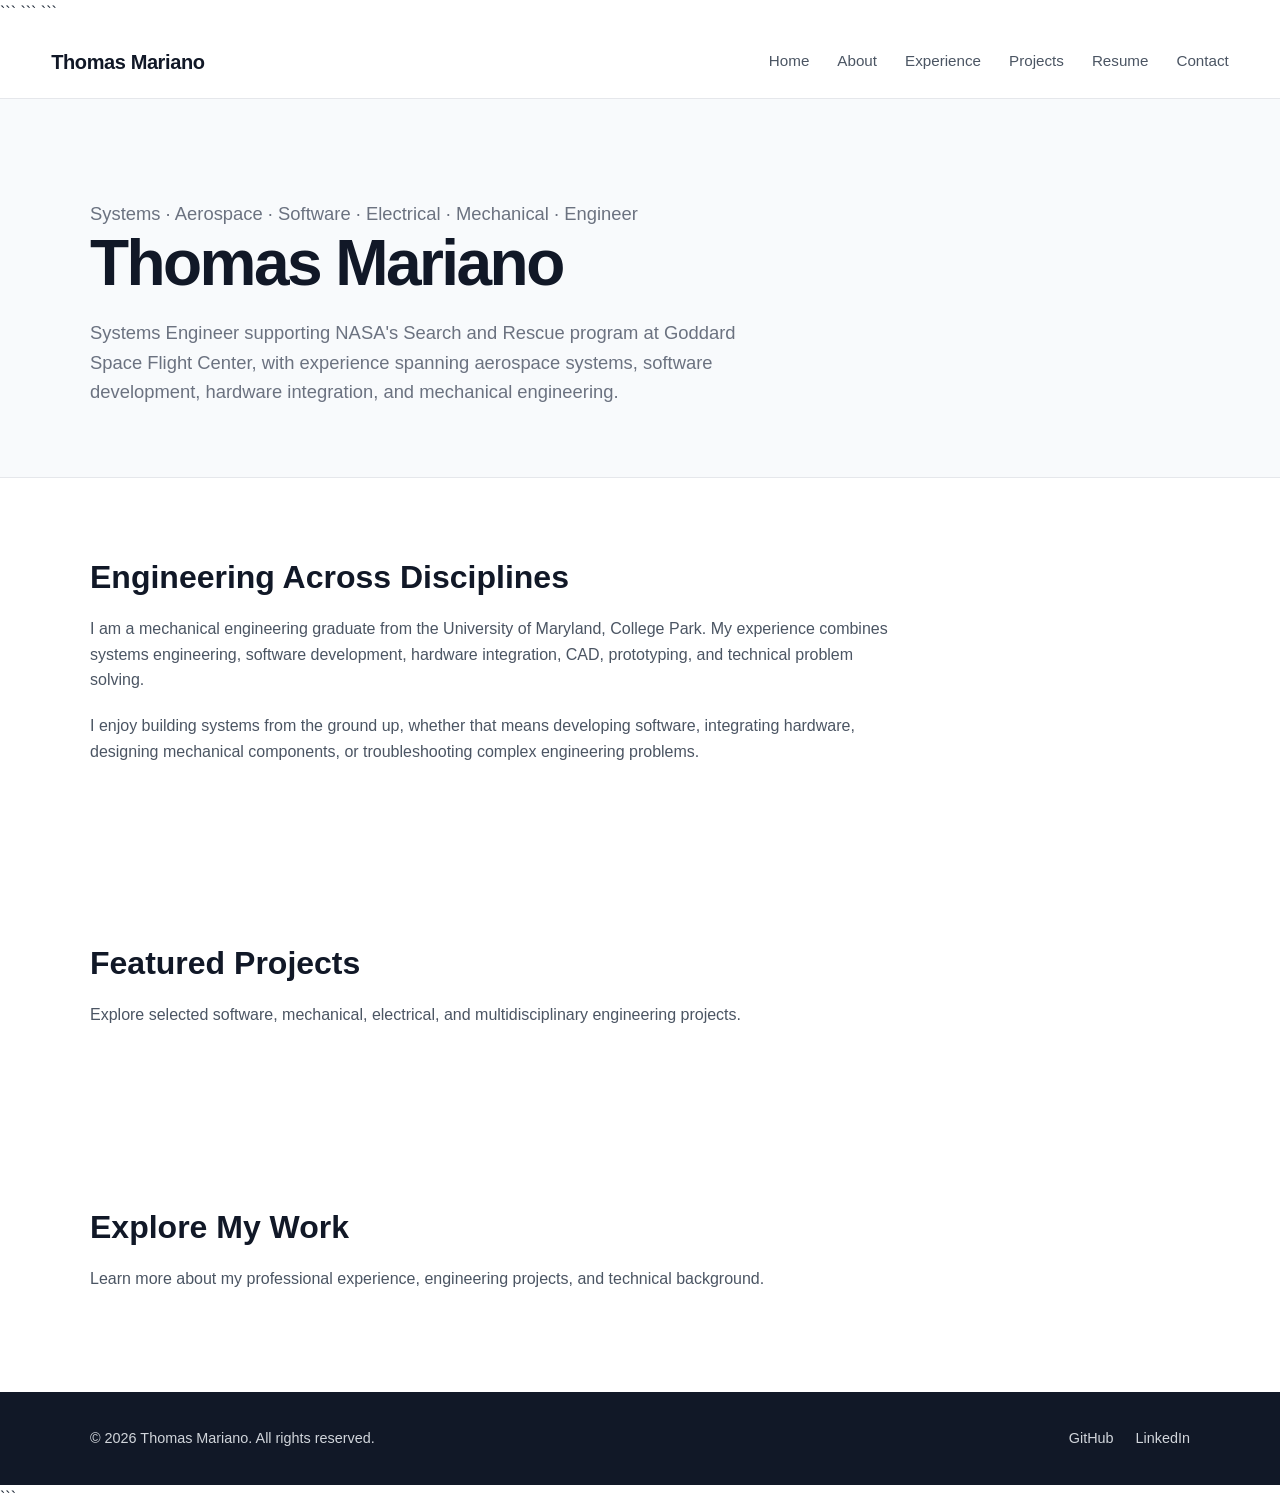
==== index.html @ baa8ff58 "Initial portfolio website" ====
<!DOCTYPE html>

<html lang="en">
<head>
    <meta charset="UTF-8">
    <meta name="viewport" content="width=device-width, initial-scale=1.0">

```
<title>Thomas Mariano | Systems Engineer</title>

<link rel="stylesheet" href="css/styles.css">
```

</head>

<body>

```
<!-- =========================
     NAVIGATION
========================== -->
<header>
    <nav>
        <div class="nav-container">

            <a href="index.html" class="logo">
                Thomas Mariano
            </a>

            <div class="nav-links">
                <a href="index.html">Home</a>
                <a href="about.html">About</a>
                <a href="experience.html">Experience</a>
                <a href="projects.html">Projects</a>
                <a href="resume.html">Resume</a>
                <a href="contact.html">Contact</a>
            </div>

        </div>
    </nav>
</header>


<!-- =========================
     MAIN CONTENT
========================== -->
<main>

    <!-- Hero Section -->
    <section class="page-header">
        <div class="container">

            <p>Systems · Aerospace · Software · Electrical · Mechanical · Engineer</p>

            <h1>
                Thomas Mariano
            </h1>

            <p>
                Systems Engineer supporting NASA's Search and Rescue
                program at Goddard Space Flight Center, with experience
                spanning aerospace systems, software development,
                hardware integration, and mechanical engineering.
            </p>

        </div>
    </section>


    <!-- Introduction -->
    <section class="content">
        <div class="container">

            <h2>Engineering Across Disciplines</h2>

            <p>
                I am a mechanical engineering graduate from the
                University of Maryland, College Park. My experience
                combines systems engineering, software development,
                hardware integration, CAD, prototyping, and technical
                problem solving.
            </p>

            <p>
                I enjoy building systems from the ground up, whether
                that means developing software, integrating hardware,
                designing mechanical components, or troubleshooting
                complex engineering problems.
            </p>

        </div>
    </section>


    <!-- Featured Projects -->
    <section class="content">
        <div class="container">

            <h2>Featured Projects</h2>

            <p>
                Explore selected software, mechanical, electrical,
                and multidisciplinary engineering projects.
            </p>

            <!-- Project cards will be added here -->

        </div>
    </section>


    <!-- Call to Action -->
    <section class="content">
        <div class="container">

            <h2>Explore My Work</h2>

            <p>
                Learn more about my professional experience, engineering
                projects, and technical background.
            </p>

        </div>
    </section>

</main>


<!-- =========================
     FOOTER
========================== -->
<footer>
    <div class="container">

        <p>
            &copy; 2026 Thomas Mariano. All rights reserved.
        </p>

        <div class="footer-links">
            <a href="https://github.com/TommyMariano" target="_blank">
                GitHub
            </a>

            <a href="https://www.linkedin.com/in/thomasmariano/" target="_blank">
                LinkedIn
            </a>
        </div>

    </div>
</footer>


<script src="js/script.js"></script>
```

</body>
</html>
---- css/styles.css ----
/* =========================================================
   GLOBAL STYLES
========================================================= */

/* Remove default browser spacing and make sizing predictable */
* {
    margin: 0;
    padding: 0;
    box-sizing: border-box;
}

/* Base document styling */
html {
    scroll-behavior: smooth;
}

body {
    font-family: -apple-system, BlinkMacSystemFont, "Segoe UI", Roboto,
                 Helvetica, Arial, sans-serif;
    line-height: 1.6;
    color: #1f2937;
    background-color: #ffffff;
}

/* Prevent images from overflowing their containers */
img {
    max-width: 100%;
    height: auto;
    display: block;
}

/* Default link styling */
a {
    color: inherit;
    text-decoration: none;
}

a:hover {
    text-decoration: none;
}


/* =========================================================
   REUSABLE CONTAINER
========================================================= */

.container {
    width: min(1100px, 90%);
    margin: 0 auto;
}


/* =========================================================
   NAVIGATION
========================================================= */

header {
    width: 100%;
    background-color: #ffffff;
    border-bottom: 1px solid #e5e7eb;
    position: sticky;
    top: 0;
    z-index: 1000;
}

nav {
    width: 100%;
}

.nav-container {
    width: min(1200px, 92%);
    min-height: 72px;
    margin: 0 auto;

    display: flex;
    align-items: center;
    justify-content: space-between;
    gap: 30px;
}

/* Name / logo */

.logo {
    font-size: 1.25rem;
    font-weight: 700;
    letter-spacing: -0.02em;
    color: #111827;
}

.logo:hover {
    color: #374151;
}


/* Navigation links */

.nav-links {
    display: flex;
    align-items: center;
    gap: 28px;
}

.nav-links a {
    font-size: 0.95rem;
    font-weight: 500;
    color: #4b5563;

    transition:
        color 0.2s ease,
        transform 0.2s ease;
}

.nav-links a:hover {
    color: #111827;
    transform: translateY(-1px);
}


/* =========================================================
   MAIN CONTENT
========================================================= */

main {
    min-height: calc(100vh - 150px);
}


/* =========================================================
   PAGE HEADER
========================================================= */

.page-header {
    padding: 100px 0 70px;
    background-color: #f8fafc;
    border-bottom: 1px solid #e5e7eb;
}

.page-header h1 {
    font-size: clamp(2.5rem, 6vw, 4rem);
    line-height: 1.1;
    letter-spacing: -0.04em;
    color: #111827;
    margin-bottom: 20px;
}

.page-header p {
    max-width: 700px;
    font-size: 1.15rem;
    color: #6b7280;
}


/* =========================================================
   CONTENT SECTIONS
========================================================= */

.content {
    padding: 80px 0;
}

.content h2 {
    font-size: 2rem;
    line-height: 1.2;
    color: #111827;
    margin-bottom: 20px;
}

.content p {
    max-width: 800px;
    color: #4b5563;
    margin-bottom: 20px;
}


/* =========================================================
   FOOTER
========================================================= */

footer {
    padding: 35px 0;
    background-color: #111827;
    color: #d1d5db;
}

footer .container {
    display: flex;
    align-items: center;
    justify-content: space-between;
    gap: 20px;
}

footer p {
    font-size: 0.9rem;
}

.footer-links {
    display: flex;
    gap: 22px;
}

.footer-links a {
    font-size: 0.9rem;
    color: #d1d5db;

    transition: color 0.2s ease;
}

.footer-links a:hover {
    color: #ffffff;
}


/* =========================================================
   RESPONSIVE DESIGN
========================================================= */

/* Tablets and smaller screens */

@media (max-width: 800px) {

    .nav-container {
        min-height: auto;
        padding: 20px 0;

        flex-direction: column;
        gap: 15px;
    }

    .nav-links {
        flex-wrap: wrap;
        justify-content: center;
        gap: 15px 22px;
    }

    .page-header {
        padding: 75px 0 55px;
    }

    .content {
        padding: 60px 0;
    }

    footer .container {
        flex-direction: column;
        text-align: center;
    }
}


/* Phones */

@media (max-width: 500px) {

    .container {
        width: 88%;
    }

    .logo {
        font-size: 1.15rem;
    }

    .nav-links {
        gap: 10px 16px;
    }

    .nav-links a {
        font-size: 0.9rem;
    }

    .page-header h1 {
        font-size: 2.5rem;
    }

    .page-header p {
        font-size: 1rem;
    }

    .content h2 {
        font-size: 1.7rem;
    }
}
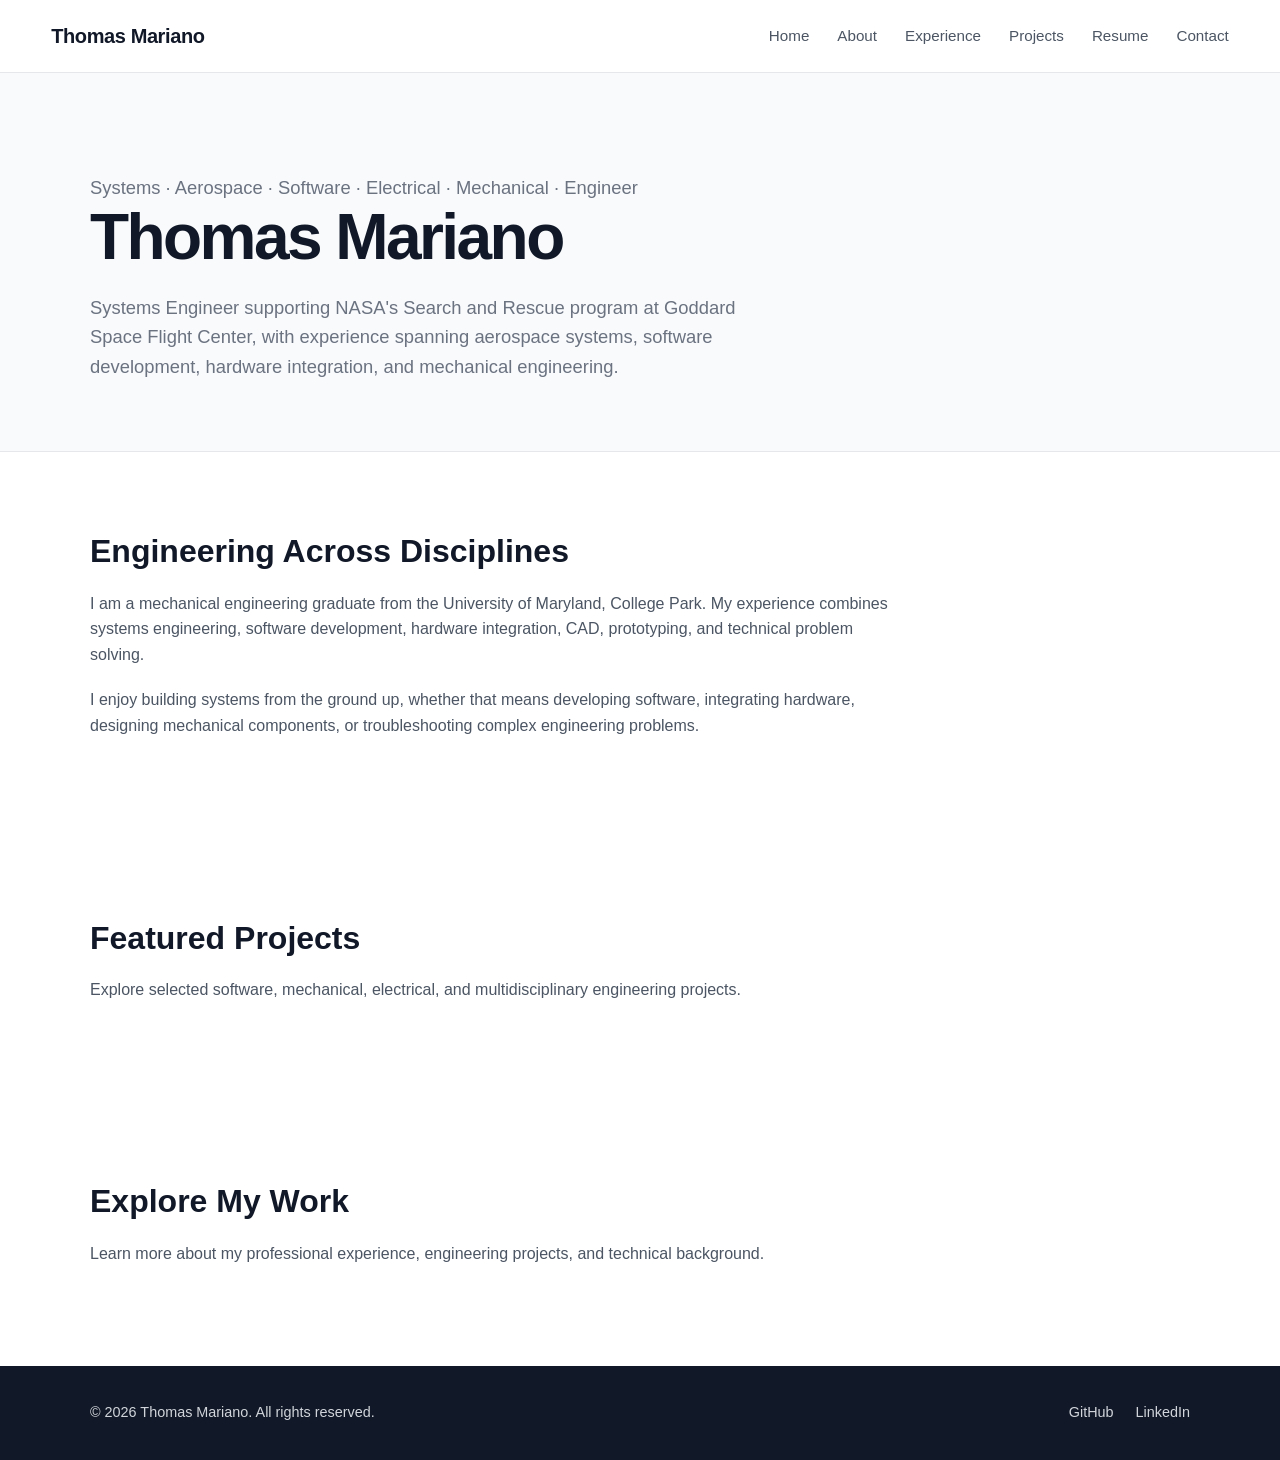
==== commit 7dfd2a40: "Fix HTML formatting" ====
--- a/index.html
+++ b/index.html
@@ -5,17 +5,14 @@
     <meta charset="UTF-8">
     <meta name="viewport" content="width=device-width, initial-scale=1.0">
 
-```
 <title>Thomas Mariano | Systems Engineer</title>
 
 <link rel="stylesheet" href="css/styles.css">
-```
 
 </head>
 
 <body>
 
-```
 <!-- =========================
      NAVIGATION
 ========================== -->
@@ -151,7 +148,6 @@
 
 
 <script src="js/script.js"></script>
-```
 
 </body>
 </html>
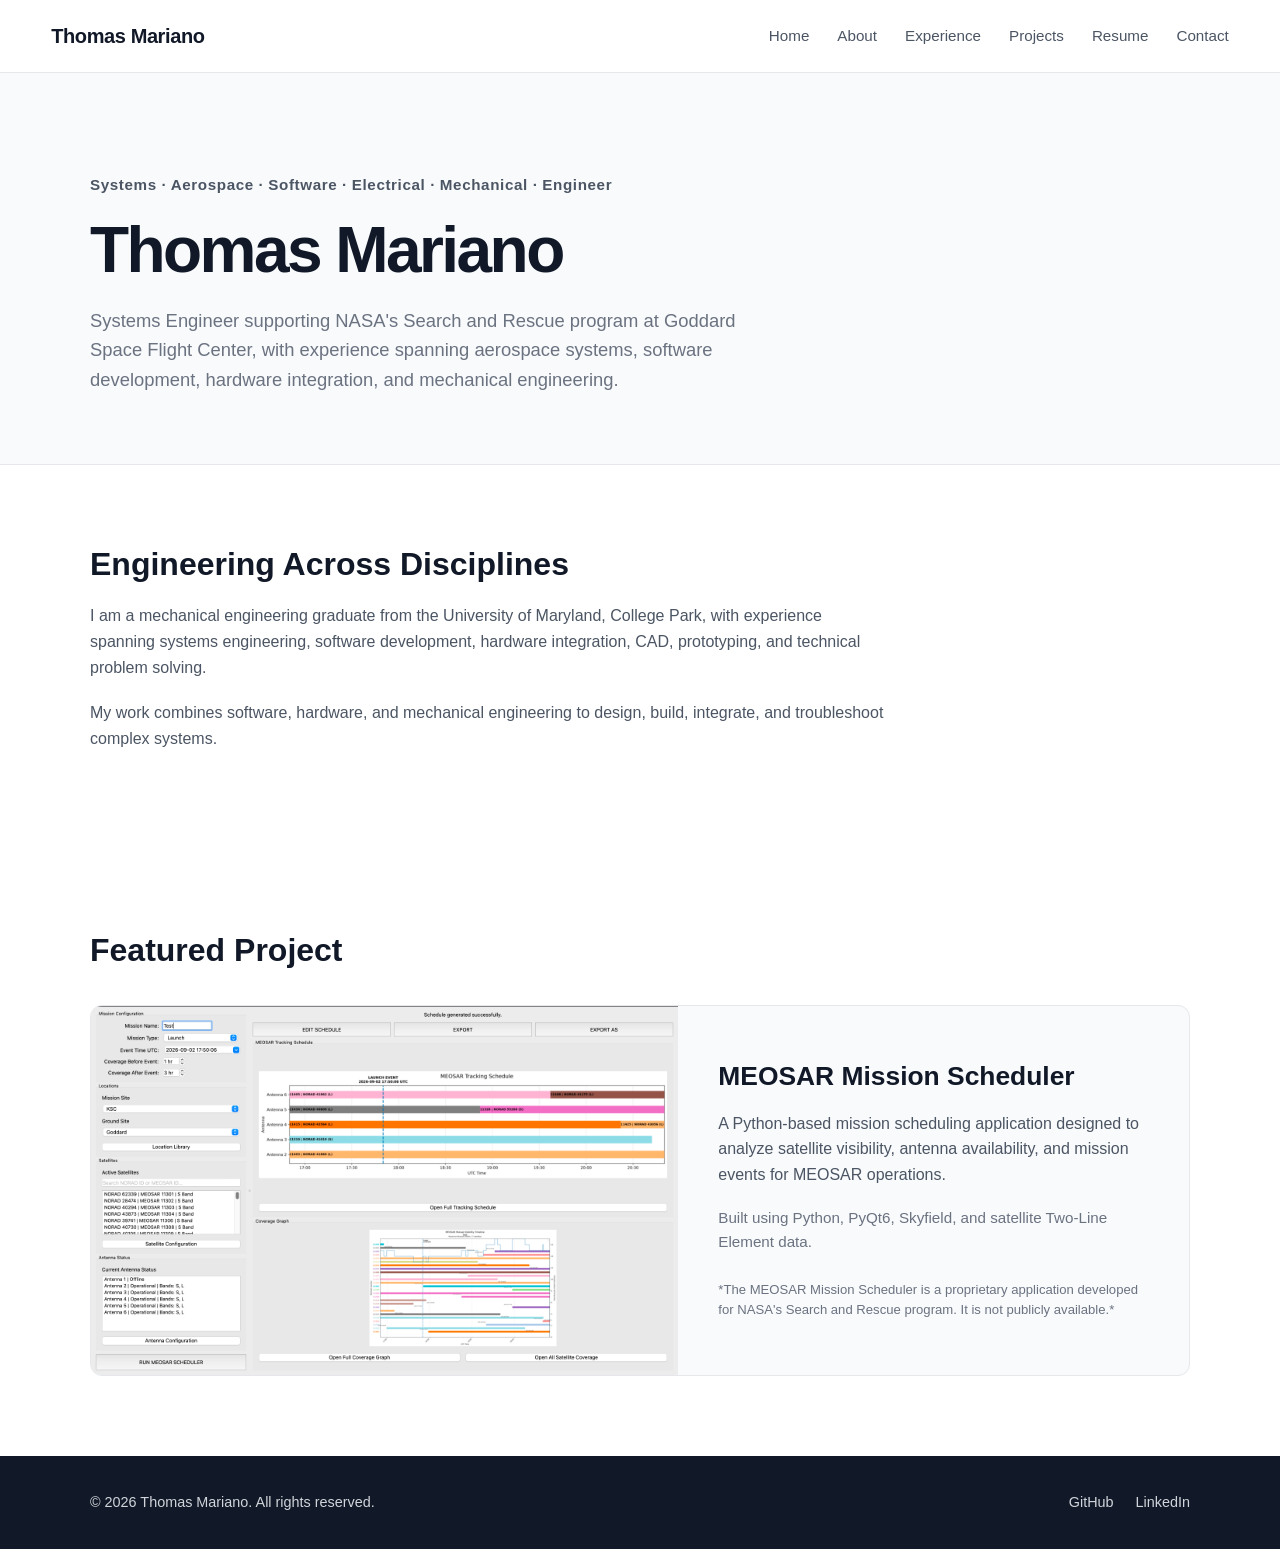
==== commit d8666cfd: "Complete portfolio website" ====
--- a/index.html
+++ b/index.html
@@ -5,9 +5,10 @@
     <meta charset="UTF-8">
     <meta name="viewport" content="width=device-width, initial-scale=1.0">
 
-<title>Thomas Mariano | Systems Engineer</title>
+    <title>Thomas Mariano | Systems Engineer</title>
 
-<link rel="stylesheet" href="css/styles.css">
+    <link rel="stylesheet" href="css/styles.css">
+    <link rel="icon" type="image/png" href="images/icon.png">
 
 </head>
 
@@ -72,17 +73,16 @@
 
             <p>
                 I am a mechanical engineering graduate from the
-                University of Maryland, College Park. My experience
-                combines systems engineering, software development,
+                University of Maryland, College Park, with experience
+                spanning systems engineering, software development,
                 hardware integration, CAD, prototyping, and technical
                 problem solving.
             </p>
 
             <p>
-                I enjoy building systems from the ground up, whether
-                that means developing software, integrating hardware,
-                designing mechanical components, or troubleshooting
-                complex engineering problems.
+                My work combines software, hardware, and mechanical
+                engineering to design, build, integrate, and troubleshoot
+                complex systems.
             </p>
 
         </div>
@@ -93,29 +93,41 @@
     <section class="content">
         <div class="container">
 
-            <h2>Featured Projects</h2>
+            <h2>Featured Project</h2>
 
-            <p>
-                Explore selected software, mechanical, electrical,
-                and multidisciplinary engineering projects.
-            </p>
+            <div class="project-card">
 
-            <!-- Project cards will be added here -->
+                <!-- Project Preview -->
+                <div class="project-preview">
+                    <img src="images/meosar-scheduler.png"
+                         alt="MEOSAR Mission Scheduler application">
+                </div>
 
-        </div>
-    </section>
+                <!-- Project Information -->
+                <div class="project-info">
+
+                    <h3>MEOSAR Mission Scheduler</h3>
+
+                    <p>
+                        A Python-based mission scheduling application
+                        designed to analyze satellite visibility,
+                        antenna availability, and mission events for
+                        MEOSAR operations.
+                    </p>
+
+                    <p>
+                        Built using Python, PyQt6, Skyfield, and
+                        satellite Two-Line Element data.
+                    </p>
+
+                    <p>
+                        *The MEOSAR Mission Scheduler is a proprietary application developed for NASA's Search and Rescue program. It is not publicly available.*
+                    </p>
 
 
-    <!-- Call to Action -->
-    <section class="content">
-        <div class="container">
+                </div>
 
-            <h2>Explore My Work</h2>
-
-            <p>
-                Learn more about my professional experience, engineering
-                projects, and technical background.
-            </p>
+            </div>
 
         </div>
     </section>
@@ -134,13 +146,19 @@
         </p>
 
         <div class="footer-links">
-            <a href="https://github.com/TommyMariano" target="_blank">
+
+            <a href="https://github.com/thomasmariano"
+               target="_blank"
+               rel="noopener noreferrer">
                 GitHub
             </a>
 
-            <a href="https://www.linkedin.com/in/thomasmariano/" target="_blank">
+            <a href="https://www.linkedin.com/in/thomasmariano/"
+               target="_blank"
+               rel="noopener noreferrer">
                 LinkedIn
             </a>
+
         </div>
 
     </div>
@@ -150,4 +168,4 @@
 <script src="js/script.js"></script>
 
 </body>
-</html>
+</html>
--- a/css/styles.css
+++ b/css/styles.css
@@ -126,7 +126,7 @@
 
 
 /* =========================================================
-   PAGE HEADER
+   PAGE HEADER / HERO
 ========================================================= */
 
 .page-header {
@@ -149,6 +149,14 @@
     color: #6b7280;
 }
 
+.page-header p:first-child {
+    margin-bottom: 18px;
+    font-size: 0.95rem;
+    font-weight: 600;
+    letter-spacing: 0.04em;
+    color: #4b5563;
+}
+
 
 /* =========================================================
    CONTENT SECTIONS
@@ -173,6 +181,98 @@
 
 
 /* =========================================================
+   FEATURED PROJECT
+========================================================= */
+
+.project-card {
+    margin-top: 35px;
+
+    display: grid;
+    grid-template-columns: 1.15fr 1fr;
+
+    background-color: #f8fafc;
+    border: 1px solid #e5e7eb;
+    border-radius: 12px;
+
+    overflow: hidden;
+
+    transition:
+        transform 0.25s ease,
+        box-shadow 0.25s ease;
+}
+
+.project-card:hover {
+    transform: translateY(-4px);
+    box-shadow: 0 12px 30px rgba(0, 0, 0, 0.08);
+}
+
+
+/* Project image */
+
+.project-preview {
+    background-color: #e5e7eb;
+
+    display: flex;
+    align-items: center;
+    justify-content: center;
+
+    min-height: 360px;
+    overflow: hidden;
+}
+
+.project-preview img {
+    width: 100%;
+    height: 100%;
+    object-fit: cover;
+}
+
+
+/* Project information */
+
+.project-info {
+    padding: 40px;
+    display: flex;
+    flex-direction: column;
+    justify-content: center;
+}
+
+.project-info h3 {
+    margin-bottom: 18px;
+
+    font-size: 1.65rem;
+    line-height: 1.2;
+
+    color: #111827;
+}
+
+.project-info p {
+    max-width: none;
+    margin-bottom: 18px;
+}
+
+
+/* Technology / secondary description */
+
+.project-info p:nth-of-type(2) {
+    font-size: 0.95rem;
+    color: #6b7280;
+}
+
+
+/* Proprietary project disclaimer */
+
+.project-info p:last-child {
+    margin-top: 8px;
+    margin-bottom: 0;
+
+    font-size: 0.82rem;
+    line-height: 1.5;
+
+    color: #6b7280;
+}
+
+
+/* =========================================================
    FOOTER
 ========================================================= */
 
@@ -240,6 +340,23 @@
         padding: 60px 0;
     }
 
+    /* Stack featured project vertically */
+    .project-card {
+        grid-template-columns: 1fr;
+    }
+
+    .project-preview {
+        min-height: auto;
+    }
+
+    .project-preview img {
+        height: auto;
+    }
+
+    .project-info {
+        padding: 30px;
+    }
+
     footer .container {
         flex-direction: column;
         text-align: center;
@@ -278,4 +395,557 @@
     .content h2 {
         font-size: 1.7rem;
     }
+
+    .project-info {
+        padding: 25px;
+    }
+
+    .project-info h3 {
+        font-size: 1.4rem;
+    }
+}
+
+/* =========================================================
+   ABOUT PAGE
+========================================================= */
+
+/* About introduction */
+
+.about-intro {
+    display: grid;
+    grid-template-columns: 280px 1fr;
+    align-items: center;
+    gap: 60px;
+
+    max-width: 950px;
+}
+
+
+/* Professional headshot */
+
+.about-photo {
+    width: 280px;
+}
+
+.about-photo img {
+    width: 100%;
+    aspect-ratio: 1 / 1;
+    object-fit: cover;
+
+    border-radius: 12px;
+}
+
+
+/* Introduction text */
+
+.about-intro-text h2 {
+    margin-bottom: 20px;
+}
+
+.about-intro-text p {
+    max-width: 650px;
+}
+
+
+/* Areas of interest */
+
+.interest-list {
+    max-width: 800px;
+    padding-left: 20px;
+    color: #4b5563;
+}
+
+.interest-list li {
+    margin-bottom: 10px;
+}
+
+
+/* =========================================================
+   ABOUT PAGE RESPONSIVE DESIGN
+========================================================= */
+
+@media (max-width: 800px) {
+
+    .about-intro {
+        grid-template-columns: 1fr;
+        gap: 35px;
+    }
+
+    .about-photo {
+        width: 220px;
+    }
+
+}
+
+
+@media (max-width: 500px) {
+
+    .about-photo {
+        width: 180px;
+    }
+
+}
+
+/* =========================================================
+   EXPERIENCE TIMELINE
+========================================================= */
+
+.experience-timeline {
+    position: relative;
+    max-width: 900px;
+    margin: 0 auto;
+    padding-left: 45px;
+}
+
+/* Vertical timeline line */
+
+.experience-timeline::before {
+    content: "";
+
+    position: absolute;
+    top: 8px;
+    bottom: 8px;
+    left: 9px;
+
+    width: 2px;
+    background-color: #e5e7eb;
+}
+
+
+/* Individual experience */
+
+.experience-item {
+    position: relative;
+    padding-bottom: 65px;
+}
+
+.experience-item:last-child {
+    padding-bottom: 0;
+}
+
+
+/* Timeline marker */
+
+.experience-marker {
+    position: absolute;
+
+    left: -45px;
+    top: 8px;
+
+    width: 20px;
+    height: 20px;
+
+    background-color: #ffffff;
+    border: 3px solid #374151;
+    border-radius: 50%;
+
+    z-index: 1;
+}
+
+
+/* Experience content */
+
+.experience-content {
+    max-width: 800px;
+}
+
+.experience-content h2 {
+    margin-bottom: 6px;
+
+    font-size: 1.7rem;
+    line-height: 1.2;
+    color: #111827;
+}
+
+.experience-content h3 {
+    margin-bottom: 6px;
+
+    font-size: 1.05rem;
+    font-weight: 600;
+    color: #4b5563;
+}
+
+.experience-meta {
+    margin-bottom: 20px;
+
+    font-size: 0.9rem;
+    color: #6b7280;
+    font-weight: 500;
+}
+
+.experience-content > p:not(.experience-meta) {
+    max-width: 750px;
+    margin-bottom: 18px;
+}
+
+.experience-content ul {
+    max-width: 750px;
+    padding-left: 20px;
+
+    color: #4b5563;
+}
+
+.experience-content li {
+    margin-bottom: 10px;
+    padding-left: 5px;
+}
+
+
+/* =========================================================
+   EXPERIENCE RESPONSIVE DESIGN
+========================================================= */
+
+@media (max-width: 800px) {
+
+    .experience-timeline {
+        padding-left: 35px;
+    }
+
+    .experience-timeline::before {
+        left: 7px;
+    }
+
+    .experience-marker {
+        left: -35px;
+        width: 16px;
+        height: 16px;
+        border-width: 2px;
+    }
+
+    .experience-content h2 {
+        font-size: 1.5rem;
+    }
+
+}
+
+
+@media (max-width: 500px) {
+
+    .experience-timeline {
+        padding-left: 28px;
+    }
+
+    .experience-timeline::before {
+        left: 6px;
+    }
+
+    .experience-marker {
+        left: -28px;
+        width: 14px;
+        height: 14px;
+    }
+
+    .experience-content h2 {
+        font-size: 1.35rem;
+    }
+
+    .experience-content h3 {
+        font-size: 0.95rem;
+    }
+
+}
+
+/* =========================================================
+   PROJECTS PAGE
+========================================================= */
+
+/* Project category */
+
+.project-category {
+    margin-bottom: 12px !important;
+
+    font-size: 0.8rem;
+    font-weight: 700;
+    letter-spacing: 0.06em;
+
+    color: #6b7280;
+}
+
+
+/* Project technology line */
+
+.project-technologies {
+    margin-top: 22px;
+    margin-bottom: 0 !important;
+
+    font-size: 0.9rem;
+    color: #6b7280;
+}
+
+
+/* Featured project */
+
+.project-card-featured {
+    margin-top: 30px;
+}
+
+
+/* Small project grid */
+
+.projects-grid {
+    display: grid;
+    grid-template-columns: repeat(2, 1fr);
+    gap: 25px;
+
+    margin-top: 30px;
+}
+
+.project-card-small {
+    margin-top: 0;
+}
+
+
+/* Project disclaimer */
+
+.project-disclaimer {
+    margin-top: 18px;
+    margin-bottom: 0 !important;
+
+    font-size: 0.8rem;
+    line-height: 1.5;
+
+    color: #6b7280;
+}
+
+
+/* =========================================================
+   ADDITIONAL PROJECTS
+========================================================= */
+
+.additional-projects {
+    display: grid;
+    grid-template-columns: repeat(2, 1fr);
+    gap: 1px;
+
+    margin-top: 30px;
+
+    border: 1px solid #e5e7eb;
+    border-radius: 10px;
+    overflow: hidden;
+}
+
+.additional-project {
+    padding: 25px;
+    background-color: #f8fafc;
+    border: 1px solid #e5e7eb;
+}
+
+.additional-project h3 {
+    margin-bottom: 6px;
+
+    font-size: 1rem;
+    color: #111827;
+}
+
+.additional-project p {
+    margin-bottom: 0;
+
+    font-size: 0.9rem;
+    color: #6b7280;
+}
+
+
+/* =========================================================
+   PROJECTS RESPONSIVE DESIGN
+========================================================= */
+
+@media (max-width: 800px) {
+
+    .projects-grid {
+        grid-template-columns: 1fr;
+    }
+
+    .additional-projects {
+        grid-template-columns: 1fr;
+    }
+
+}
+
+
+@media (max-width: 500px) {
+
+    .project-info {
+        padding: 25px;
+    }
+
+    .project-card-small .project-info {
+        padding: 25px;
+    }
+
+}
+
+/* =========================================================
+   RESUME PAGE
+========================================================= */
+
+.resume-header {
+    margin-bottom: 35px;
+}
+
+.resume-header h2 {
+    margin-bottom: 12px;
+}
+
+.resume-header p {
+    margin-bottom: 25px;
+}
+
+
+/* Resume buttons */
+
+.resume-actions {
+    display: flex;
+    gap: 15px;
+    flex-wrap: wrap;
+}
+
+.resume-button {
+    display: inline-block;
+
+    padding: 11px 20px;
+
+    background-color: #111827;
+    color: #ffffff;
+
+    border-radius: 6px;
+
+    font-size: 0.95rem;
+    font-weight: 600;
+
+    transition:
+        background-color 0.2s ease,
+        transform 0.2s ease;
+}
+
+.resume-button:hover {
+    background-color: #374151;
+    transform: translateY(-1px);
+}
+
+.resume-button-secondary {
+    background-color: #f3f4f6;
+    color: #374151;
+    border: 1px solid #d1d5db;
+}
+
+.resume-button-secondary:hover {
+    background-color: #e5e7eb;
+}
+
+
+/* Embedded PDF */
+
+.resume-viewer {
+    width: 100%;
+    height: 1100px;
+
+    border: 1px solid #e5e7eb;
+    border-radius: 10px;
+
+    overflow: hidden;
+    background-color: #f8fafc;
+}
+
+.resume-viewer iframe {
+    width: 100%;
+    height: 100%;
+
+    border: none;
+}
+
+
+/* =========================================================
+   RESUME RESPONSIVE DESIGN
+========================================================= */
+
+@media (max-width: 800px) {
+
+    .resume-viewer {
+        height: 900px;
+    }
+
+}
+
+
+@media (max-width: 500px) {
+
+    .resume-actions {
+        flex-direction: column;
+        align-items: flex-start;
+    }
+
+    .resume-button {
+        width: 100%;
+        text-align: center;
+    }
+
+    .resume-viewer {
+        height: 750px;
+    }
+
+}
+
+/* =========================================================
+   CONTACT PAGE
+========================================================= */
+
+.contact-grid {
+    display: grid;
+    grid-template-columns: repeat(3, 1fr);
+    gap: 20px;
+
+    margin-top: 35px;
+    max-width: 900px;
+}
+
+
+/* Contact cards */
+
+.contact-card {
+    display: block;
+
+    padding: 30px;
+
+    background-color: #f8fafc;
+    border: 1px solid #e5e7eb;
+    border-radius: 10px;
+
+    transition:
+        transform 0.2s ease,
+        box-shadow 0.2s ease,
+        border-color 0.2s ease;
+}
+
+.contact-card:hover {
+    transform: translateY(-3px);
+    border-color: #d1d5db;
+    box-shadow: 0 8px 20px rgba(0, 0, 0, 0.06);
+}
+
+.contact-card h3 {
+    margin-bottom: 8px;
+
+    font-size: 1.1rem;
+    color: #111827;
+}
+
+.contact-card p {
+    margin-bottom: 0;
+
+    font-size: 0.9rem;
+    color: #6b7280;
+}
+
+
+/* =========================================================
+   CONTACT RESPONSIVE DESIGN
+========================================================= */
+
+@media (max-width: 800px) {
+
+    .contact-grid {
+        grid-template-columns: 1fr;
+        max-width: 500px;
+    }
+
 }
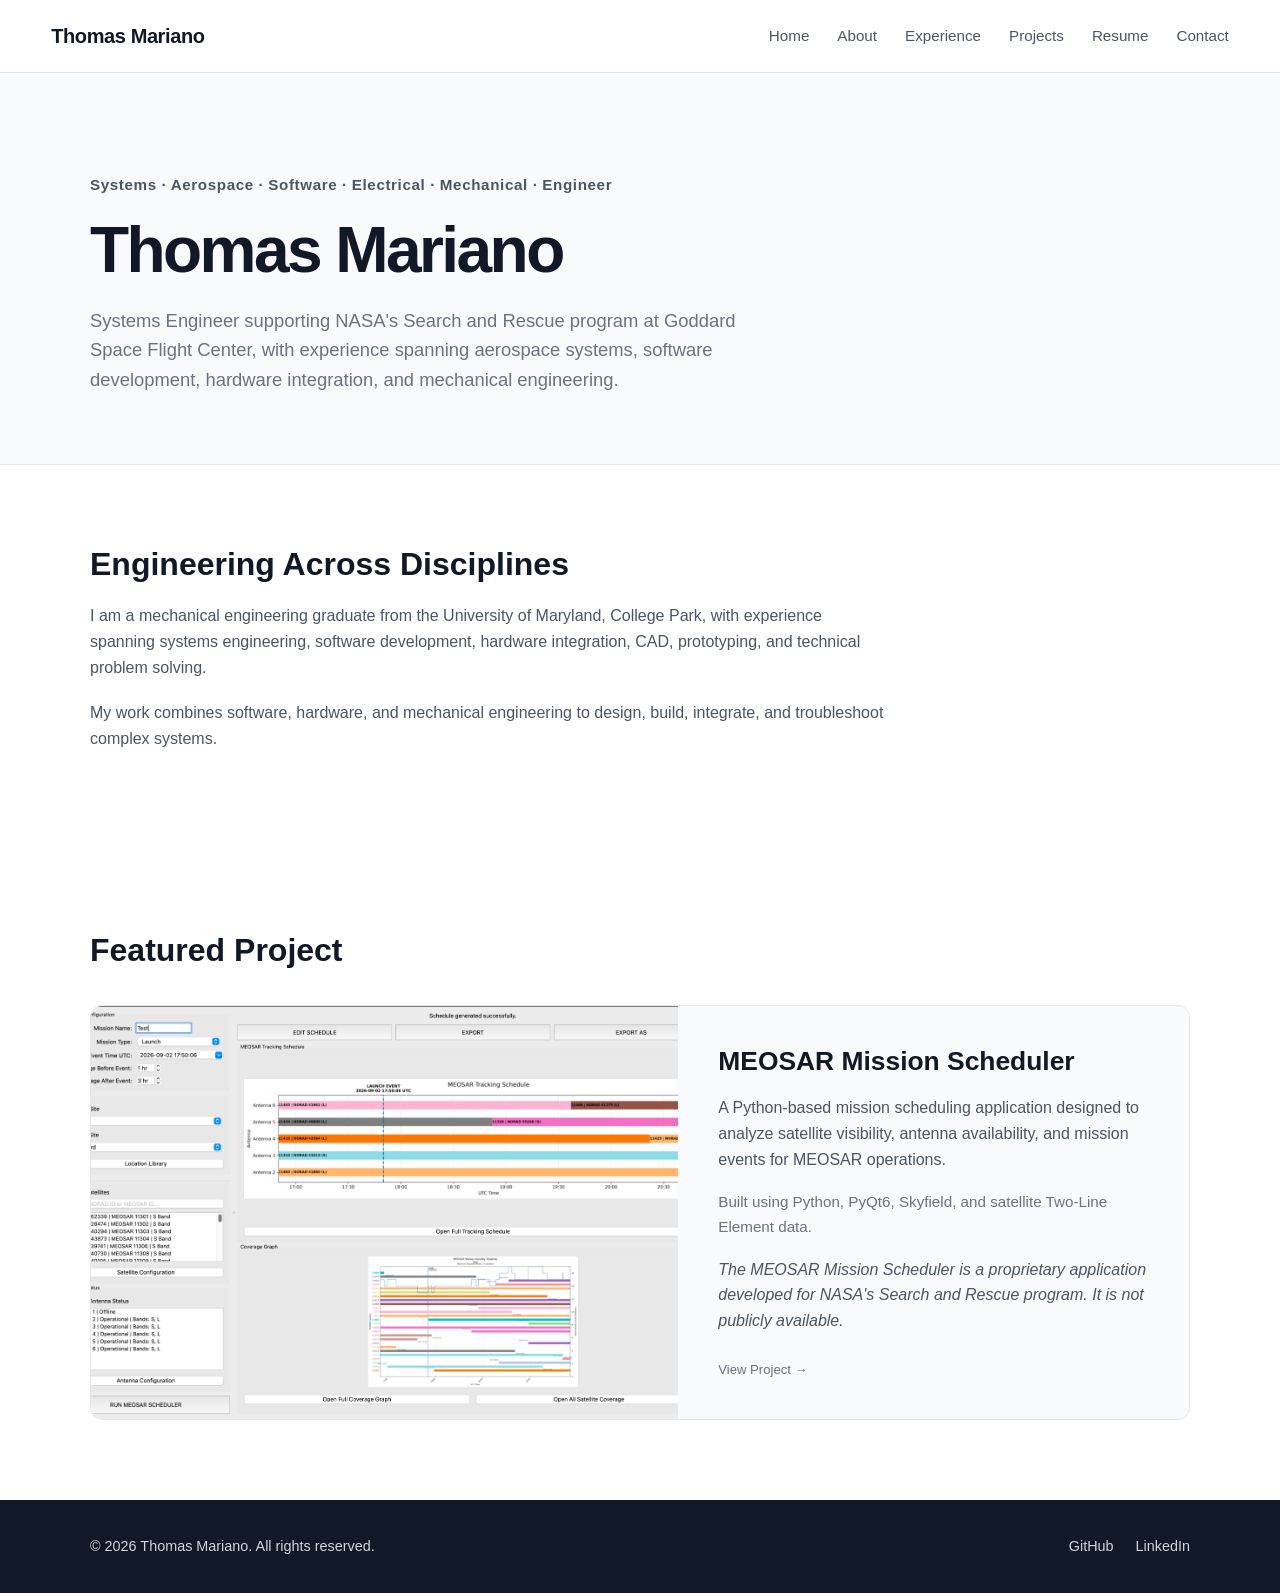
==== commit 58231825: "Link featured project to MEOSAR project" ====
--- a/index.html
+++ b/index.html
@@ -1,7 +1,19 @@
+<!-- =========================
+     index.html
+========================== -->
 <!DOCTYPE html>
 
 <html lang="en">
 <head>
+    <!-- Google tag (gtag.js) -->
+    <script async src="https://www.googletagmanager.com/gtag/js?id=G-FVK29W4X5B"></script>
+    <script>
+        window.dataLayer = window.dataLayer || [];
+        function gtag(){dataLayer.push(arguments);}
+        gtag('js', new Date());
+
+        gtag('config', 'G-FVK29W4X5B');
+    </script>
     <meta charset="UTF-8">
     <meta name="viewport" content="width=device-width, initial-scale=1.0">
 
@@ -95,12 +107,12 @@
 
             <h2>Featured Project</h2>
 
-            <div class="project-card">
+            <a href="projects.html#meosar-scheduler" class="project-card">
 
                 <!-- Project Preview -->
                 <div class="project-preview">
                     <img src="images/meosar-scheduler.png"
-                         alt="MEOSAR Mission Scheduler application">
+                        alt="MEOSAR Mission Scheduler application">
                 </div>
 
                 <!-- Project Information -->
@@ -121,18 +133,23 @@
                     </p>
 
                     <p>
-                        *The MEOSAR Mission Scheduler is a proprietary application developed for NASA's Search and Rescue program. It is not publicly available.*
+                        <em>
+                            The MEOSAR Mission Scheduler is a proprietary
+                            application developed for NASA's Search and
+                            Rescue program. It is not publicly available.
+                        </em>
                     </p>
 
+                    <p class="project-link">
+                        View Project →
+                    </p>
 
                 </div>
 
-            </div>
+            </a>
 
         </div>
     </section>
-
-</main>
 
 
 <!-- =========================
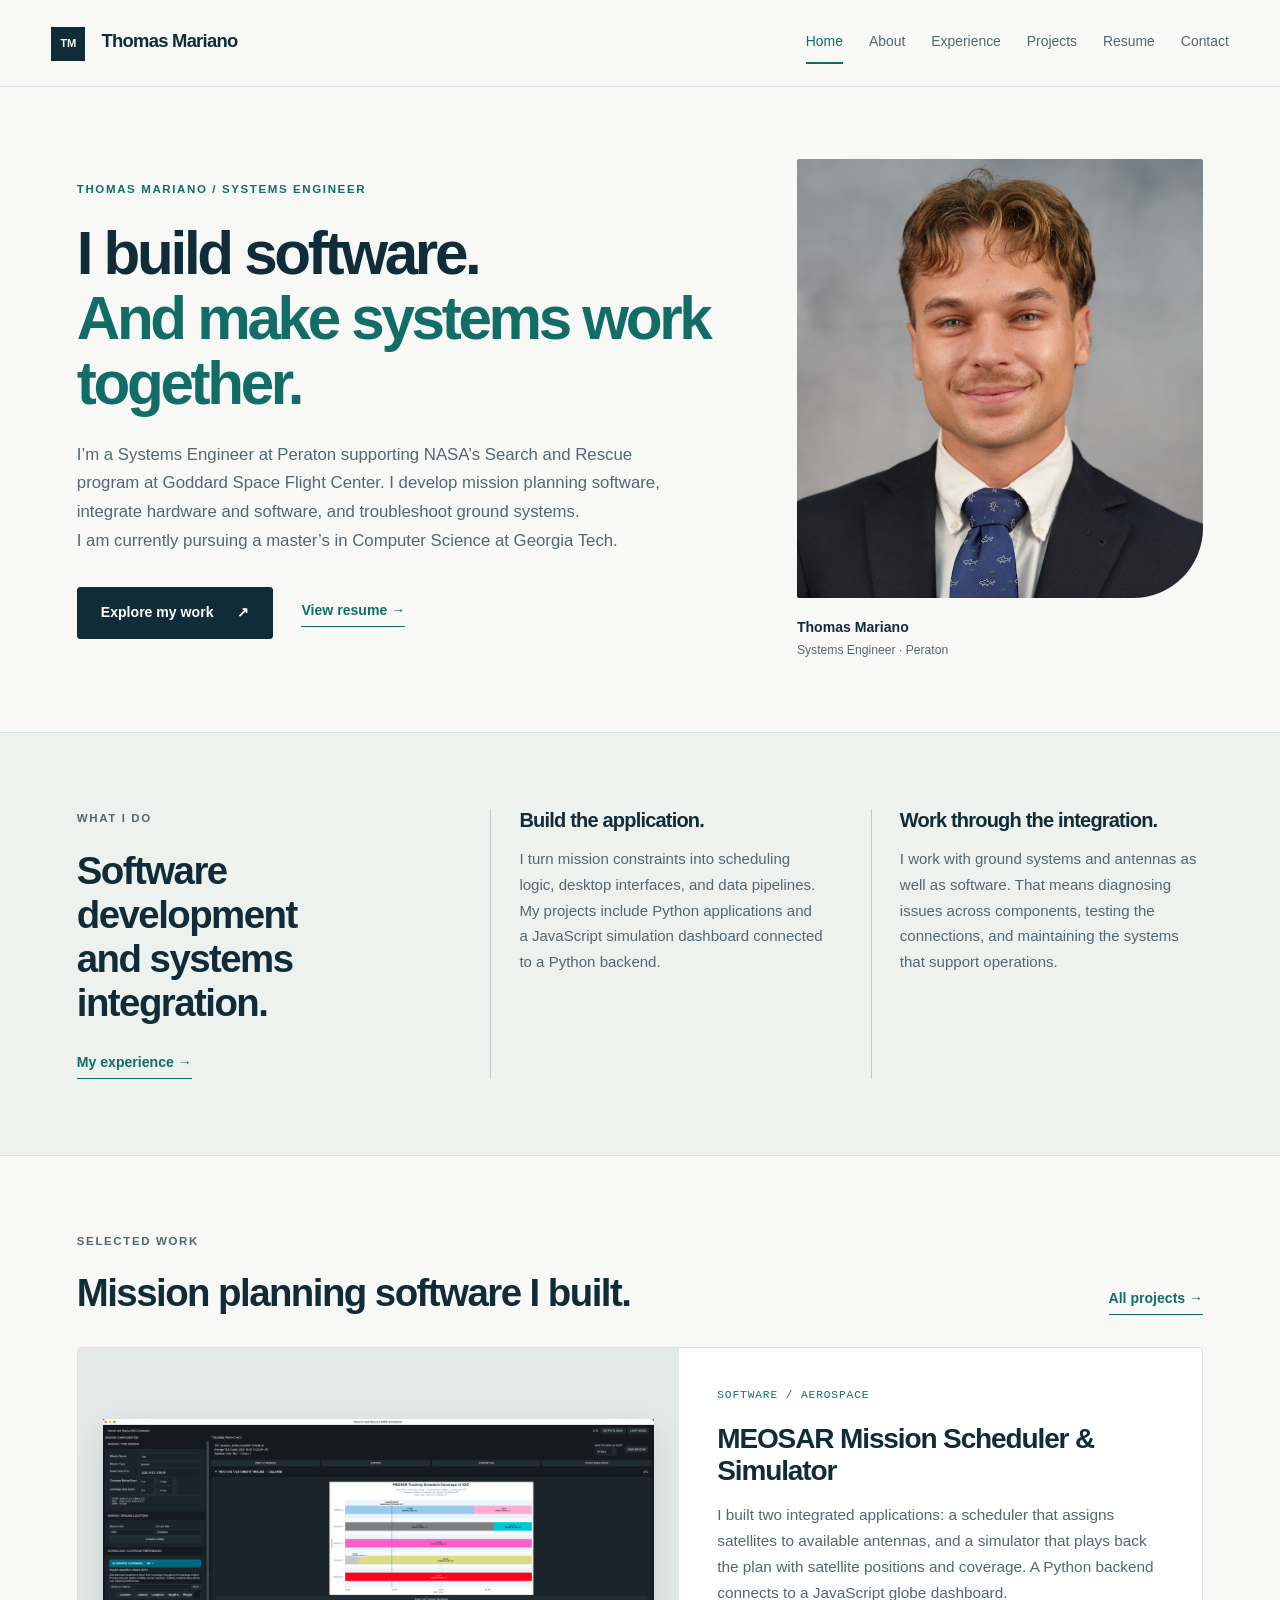
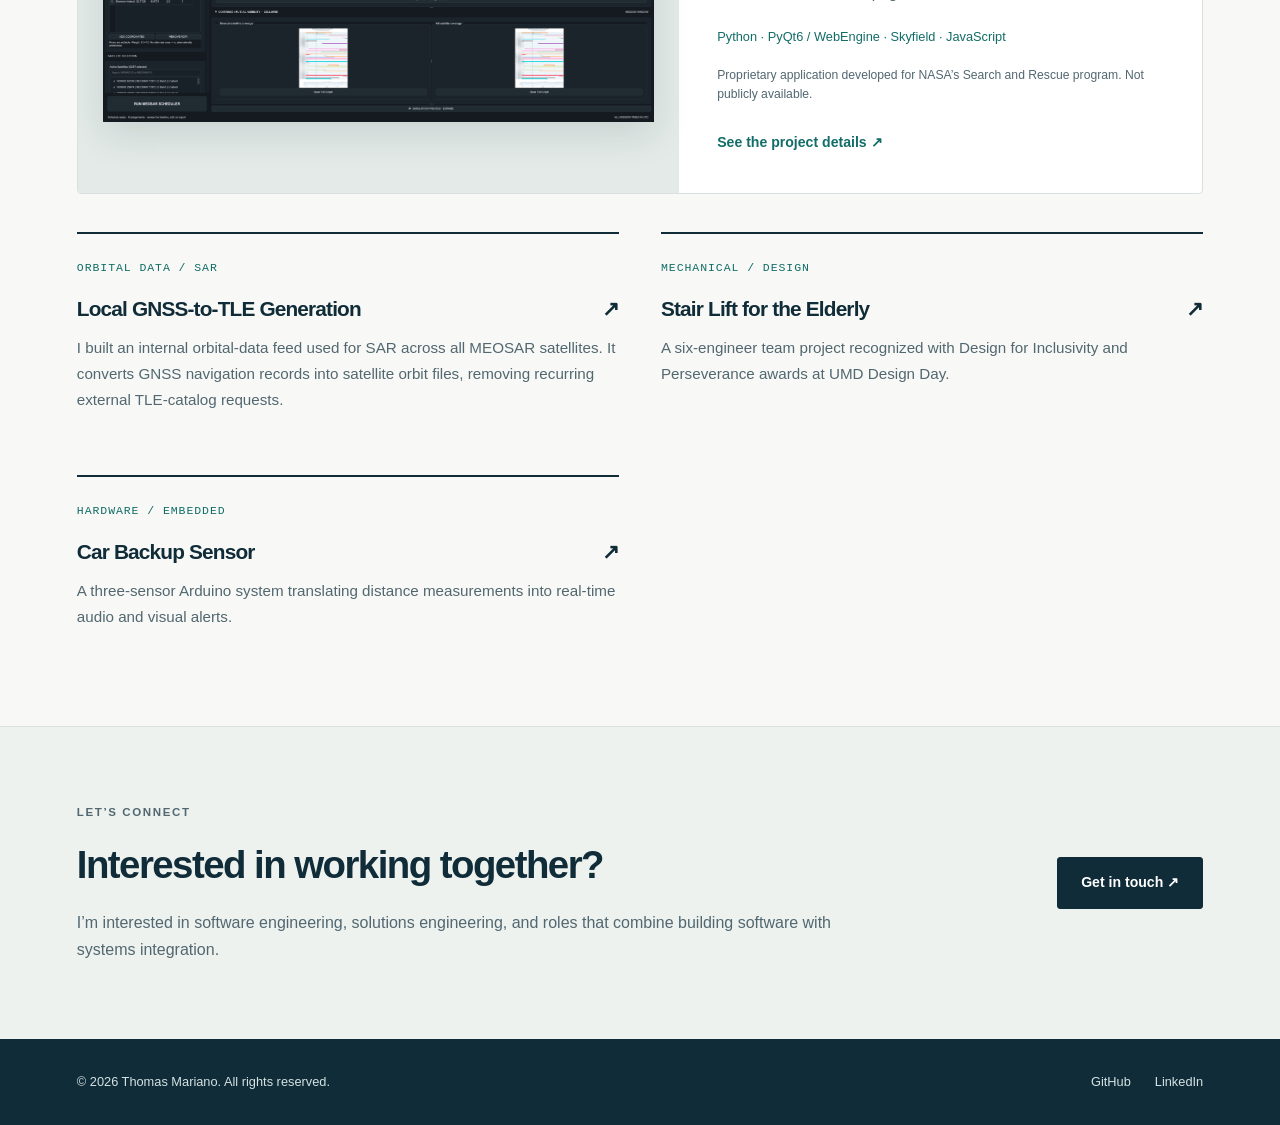
==== commit d45f9d41: "Update portfolio design, projects, and navigation" ====
--- a/index.html
+++ b/index.html
@@ -15,30 +15,36 @@
         gtag('config', 'G-FVK29W4X5B');
     </script>
     <meta charset="UTF-8">
+    <meta name="description" content="Thomas Mariano builds software and integrates systems for NASA Search and Rescue through Peraton. Python, JavaScript, satellite mission tools, and Georgia Tech graduate study.">
+    <meta name="theme-color" content="#102c38">
     <meta name="viewport" content="width=device-width, initial-scale=1.0">
 
-    <title>Thomas Mariano | Systems Engineer</title>
+    <title>Thomas Mariano | Software &amp; Systems Engineering</title>
 
     <link rel="stylesheet" href="css/styles.css">
     <link rel="icon" type="image/png" href="images/icon.png">
 
 </head>
 
-<body>
+<body class="page-index">
+<a class="skip-link" href="#main-content">Skip to content</a>
 
 <!-- =========================
      NAVIGATION
 ========================== -->
 <header>
-    <nav>
+    <nav aria-label="Main navigation">
         <div class="nav-container">
 
             <a href="index.html" class="logo">
                 Thomas Mariano
             </a>
 
-            <div class="nav-links">
-                <a href="index.html">Home</a>
+            <button class="nav-toggle" type="button" aria-label="Open navigation menu" aria-expanded="false" aria-controls="primary-navigation" hidden>
+                <span class="hamburger" aria-hidden="true"><span></span><span></span><span></span></span>
+            </button>
+            <div class="nav-links" id="primary-navigation">
+                <a href="index.html" aria-current="page">Home</a>
                 <a href="about.html">About</a>
                 <a href="experience.html">Experience</a>
                 <a href="projects.html">Projects</a>
@@ -54,103 +60,58 @@
 <!-- =========================
      MAIN CONTENT
 ========================== -->
-<main>
+<main id="main-content">
 
-    <!-- Hero Section -->
-    <section class="page-header">
-        <div class="container">
-
-            <p>Systems · Aerospace · Software · Electrical · Mechanical · Engineer</p>
-
-            <h1>
-                Thomas Mariano
-            </h1>
-
-            <p>
-                Systems Engineer supporting NASA's Search and Rescue
-                program at Goddard Space Flight Center, with experience
-                spanning aerospace systems, software development,
-                hardware integration, and mechanical engineering.
-            </p>
-
+    <section class="page-header hero">
+        <div class="container hero-grid">
+            <div class="hero-copy">
+                <p class="eyebrow">Thomas Mariano / Systems Engineer</p>
+                <h1>I build software.<br><span>And make systems work together.</span></h1>
+                <p class="hero-description">I’m a Systems Engineer at Peraton supporting NASA’s Search and Rescue program at Goddard Space Flight Center. I develop mission planning software, integrate hardware and software, and troubleshoot ground systems.</p>
+                <p class="hero-description">I am currently pursuing a master’s in Computer Science at Georgia Tech.</p>
+                <div class="hero-actions">
+                    <a class="resume-button" href="projects.html">Explore my work <span aria-hidden="true">↗</span></a>
+                    <a class="text-link" href="resume.html">View resume <span aria-hidden="true">→</span></a>
+                </div>
+            </div>
+            <figure class="hero-portrait">
+                <img src="images/headshot.png" alt="Thomas Mariano" width="480" height="480" fetchpriority="high">
+                <figcaption><span class="portrait-label">Thomas Mariano</span>Systems Engineer · Peraton</figcaption>
+            </figure>
         </div>
     </section>
 
-
-    <!-- Introduction -->
-    <section class="content">
-        <div class="container">
-
-            <h2>Engineering Across Disciplines</h2>
-
-            <p>
-                I am a mechanical engineering graduate from the
-                University of Maryland, College Park, with experience
-                spanning systems engineering, software development,
-                hardware integration, CAD, prototyping, and technical
-                problem solving.
-            </p>
-
-            <p>
-                My work combines software, hardware, and mechanical
-                engineering to design, build, integrate, and troubleshoot
-                complex systems.
-            </p>
-
+    <section class="content expertise-section">
+        <div class="container expertise-grid">
+            <div><p class="eyebrow">What I do</p><h2>Software development<br>and systems integration.</h2><a class="text-link" href="experience.html">My experience →</a></div>
+            <div class="expertise-item"><h3>Build the application.</h3><p>I turn mission constraints into scheduling logic, desktop interfaces, and data pipelines. My projects include Python applications and a JavaScript simulation dashboard connected to a Python backend.</p></div>
+            <div class="expertise-item"><h3>Work through the integration.</h3><p>I work with ground systems and antennas as well as software. That means diagnosing issues across components, testing the connections, and maintaining the systems that support operations.</p></div>
         </div>
     </section>
 
-
-    <!-- Featured Projects -->
-    <section class="content">
+    <section class="content selected-work">
         <div class="container">
-
-            <h2>Featured Project</h2>
-
+            <div class="section-heading"><div><p class="eyebrow">Selected work</p><h2>Mission planning software I built.</h2></div><a class="text-link" href="projects.html">All projects →</a></div>
             <a href="projects.html#meosar-scheduler" class="project-card">
-
-                <!-- Project Preview -->
-                <div class="project-preview">
-                    <img src="images/meosar-scheduler.png"
-                        alt="MEOSAR Mission Scheduler application">
+                <div class="project-preview"><img src="images/MEOSAR_Scheduler_1.png" alt="Satellite visibility and scheduling interface in the MEOSAR Mission Scheduler" loading="lazy"></div>
+                <div class="project-info">
+                    <p class="project-category">SOFTWARE / AEROSPACE</p>
+                    <h3>MEOSAR Mission Scheduler &amp; Simulator</h3>
+                    <p>I built two integrated applications: a scheduler that assigns satellites to available antennas, and a simulator that plays back the plan with satellite positions and coverage. A Python backend connects to a JavaScript globe dashboard.</p>
+                    <p class="project-technologies">Python · PyQt6 / WebEngine · Skyfield · JavaScript</p>
+                    <p class="project-disclaimer">Proprietary application developed for NASA’s Search and Rescue program. Not publicly available.</p>
+                    <span class="project-link">See the project details ↗</span>
                 </div>
-
-                <!-- Project Information -->
-                <div class="project-info">
-
-                    <h3>MEOSAR Mission Scheduler</h3>
-
-                    <p>
-                        A Python-based mission scheduling application
-                        designed to analyze satellite visibility,
-                        antenna availability, and mission events for
-                        MEOSAR operations.
-                    </p>
-
-                    <p>
-                        Built using Python, PyQt6, Skyfield, and
-                        satellite Two-Line Element data.
-                    </p>
-
-                    <p>
-                        <em>
-                            The MEOSAR Mission Scheduler is a proprietary
-                            application developed for NASA's Search and
-                            Rescue program. It is not publicly available.
-                        </em>
-                    </p>
-
-                    <p class="project-link">
-                        View Project →
-                    </p>
-
-                </div>
-
             </a>
-
+            <div class="home-projects">
+                <a href="projects.html#gnss-tle-generation"><span class="item-number">ORBITAL DATA / SAR</span><h3>Local GNSS-to-TLE Generation <span aria-hidden="true">↗</span></h3><p>I built an internal orbital-data feed used for SAR across all MEOSAR satellites. It converts GNSS navigation records into satellite orbit files, removing recurring external TLE-catalog requests.</p></a>
+                <a href="projects.html#stair-lift"><span class="item-number">MECHANICAL / DESIGN</span><h3>Stair Lift for the Elderly <span aria-hidden="true">↗</span></h3><p>A six-engineer team project recognized with Design for Inclusivity and Perseverance awards at UMD Design Day.</p></a>
+                <a href="projects.html#backup-sensor"><span class="item-number">HARDWARE / EMBEDDED</span><h3>Car Backup Sensor <span aria-hidden="true">↗</span></h3><p>A three-sensor Arduino system translating distance measurements into real-time audio and visual alerts.</p></a>
+            </div>
         </div>
     </section>
-
+    <section class="content contact-band"><div class="container"><div><p class="eyebrow">Let’s connect</p><h2>Interested in working together?</h2><p>I’m interested in software engineering, solutions engineering, and roles that combine building software with systems integration.</p></div><a class="resume-button" href="contact.html">Get in touch ↗</a></div></section>
+</main>
 
 <!-- =========================
      FOOTER
--- a/css/styles.css
+++ b/css/styles.css
@@ -1,951 +1,918 @@
-/* =========================================================
-   GLOBAL STYLES
-========================================================= */
+:root {
+    --ink:#102c38;
+    --muted:#526770;
+    --accent:#126d67;
+    --line:#d8e1e0;
+    --paper:#f8f9f6;
+    --white:#fff;
+    --soft:#edf2ef;
+}
+* {
+    box-sizing:border-box;
+    margin:0;
+    padding:0;
+}
+html {
+    scroll-behavior:smooth;
+    scroll-padding-top:110px;
+}
+body {
+    font-family:-apple-system,BlinkMacSystemFont,"Segoe UI",Roboto,Helvetica,Arial,sans-serif;
+    color:var(--ink);
+    background:var(--paper);
+    line-height:1.7;
+}
+img {
+    display:block;
+    max-width:100%;
+    height:auto;
+}
+a {
+    color:inherit;
+    text-decoration:none;
+}
+button {
+    font:inherit;
+}
+a,button {
+    -webkit-tap-highlight-color:transparent;
+}
+a:focus-visible,button:focus-visible {
+    outline:3px solid var(--accent);
+    outline-offset:5px;
+}
+::selection {
+    background:#c6e5db;
+}
+.container {
+    width:min(1160px,88%);
+    margin:auto;
+}
+.skip-link {
+    position:fixed;
+    top:12px;
+    left:12px;
+    transform:translateY(-180%);
+    background:var(--ink);
+    color:white;
+    padding:12px 20px;
+    z-index:2000;
+}
+.skip-link:focus {
+    transform:translateY(0);
+}
+header {
+    position:sticky;
+    top:0;
+    z-index:100;
+    background:var(--paper);
+    border-bottom:1px solid var(--line);
+}
+.nav-container {
+    width:min(1280px,92%);
+    min-height:86px;
+    margin:auto;
+    display:flex;
+    align-items:center;
+    justify-content:space-between;
+    gap:24px;
+}
+.logo {
+    font-size:1.15rem;
+    font-weight:750;
+    letter-spacing:-.04em;
+}
+.logo::before {
+    content:"TM";
+    display:inline-grid;
+    place-items:center;
+    width:34px;
+    height:34px;
+    background:var(--ink);
+    color:var(--paper);
+    font-size:.7rem;
+    letter-spacing:-.02em;
+    margin-right:12px;
+}
+.nav-links {
+    display:flex;
+    gap:26px;
+    align-items:center;
+}
+.nav-links a {
+    font-size:.87rem;
+    color:var(--muted);
+    padding:8px 0;
+    border-bottom:2px solid transparent;
+}
+.nav-links a:hover,.nav-links a[aria-current] {
+    color:var(--accent);
+    border-color:var(--accent);
+}
+.nav-toggle {
+    border:1px solid var(--line);
+    background:transparent;
+    padding:6px 12px;
+    color:var(--ink);
+    cursor:pointer;
+}
+.nav-toggle[hidden] {
+    display:none;
+}
+main {
+    min-height:65vh;
+}
+.page-header {
+    padding:80px 0 68px;
+    border-bottom:1px solid var(--line);
+    background:var(--soft);
+}
+h1,h2,h3 {
+    line-height:1.15;
+    letter-spacing:-.04em;
+    font-weight:650;
+}
+h1 {
+    font-size:clamp(2.8rem,5vw,4.8rem);
+    margin-bottom:24px;
+}
+h2 {
+    font-size:clamp(1.9rem,3vw,2.6rem);
+    margin-bottom:22px;
+}
+h3 {
+    font-size:1.35rem;
+    margin-bottom:14px;
+}
+.page-header p {
+    max-width:720px;
+    font-size:1.15rem;
+    color:var(--muted);
+}
+.content {
+    padding:76px 0;
+}
+.content+.content {
+    border-top:1px solid var(--line);
+}
+.content p {
+    max-width:790px;
+    color:var(--muted);
+    margin-bottom:20px;
+}
+.eyebrow,.page-header .eyebrow {
+    font-size:.72rem;
+    font-weight:700;
+    letter-spacing:.14em;
+    text-transform:uppercase;
+    color:var(--accent);
+    margin-bottom:22px;
+}
+.hero {
+    padding:72px 0;
+    background:var(--paper);
+}
+.hero-grid {
+    display:grid;
+    grid-template-columns:1.6fr 1fr;
+    gap:70px;
+    align-items:center;
+}
+.hero h1 {
+    font-size:clamp(2.7rem,4.7vw,4.4rem);
+    letter-spacing:-.055em;
+    line-height:1.08;
+}
+.hero h1 span {
+    color:var(--accent);
+}
+.hero .hero-description {
+    font-size:1.05rem;
+    max-width:590px;
+}
+.hero-actions {
+    display:flex;
+    align-items:center;
+    gap:28px;
+    margin-top:32px;
+}
+.hero-portrait {
+    position:relative;
+    margin:0;
+}
+.hero-portrait img {
+    width:100%;
+    aspect-ratio:1/1.08;
+    object-fit:cover;
+    object-position:center;
+    border-radius:2px 2px 70px 2px;
+}
+.hero-portrait figcaption {
+    margin-top:18px;
+    font-size:.76rem;
+    color:var(--muted);
+}
+.portrait-label {
+    display:block;
+    font-weight:650;
+    color:var(--ink);
+    font-size:.88rem;
+}
+.resume-button {
+    display:inline-flex;
+    align-items:center;
+    justify-content:center;
+    gap:24px;
+    background:var(--ink);
+    color:white;
+    padding:13px 23px;
+    border:1px solid var(--ink);
+    font-size:.88rem;
+    font-weight:600;
+    border-radius:3px;
+    transition:background .2s,transform .2s;
+}
+.resume-button:hover {
+    background:var(--accent);
+    border-color:var(--accent);
+    transform:translateY(-2px);
+}
+.resume-button-secondary {
+    background:transparent;
+    color:var(--ink);
+    border-color:var(--line);
+}
+.resume-button-secondary:hover {
+    color:white;
+}
+.text-link {
+    display:inline-block;
+    font-size:.88rem;
+    font-weight:650;
+    color:var(--accent);
+    border-bottom:1px solid var(--accent);
+    padding-bottom:3px;
+}
+.text-link:hover {
+    color:var(--ink);
+}
+.expertise-section {
+    background:var(--soft);
+}
+.expertise-grid {
+    display:grid;
+    grid-template-columns:1.1fr 1fr 1fr;
+    gap:48px;
+}
+.expertise-item {
+    border-left:1px solid #bdccca;
+    padding-left:28px;
+}
+.item-number {
+    display:block;
+    font-family:monospace;
+    font-size:.72rem;
+    letter-spacing:.08em;
+    color:var(--accent);
+    margin-bottom:20px;
+}
+.expertise-item h3 {
+    font-size:1.25rem;
+}
+.expertise-item p {
+    font-size:.94rem;
+    margin:0;
+}
+.section-heading {
+    display:flex;
+    justify-content:space-between;
+    align-items:end;
+    gap:30px;
+    margin-bottom:32px;
+}
+.section-heading h2 {
+    margin-bottom:0;
+}
+.section-heading .text-link {
+    flex-shrink:0;
+}
+.project-card {
+    display:grid;
+    grid-template-columns:1.15fr 1fr;
+    border:1px solid var(--line);
+    background:var(--white);
+    overflow:hidden;
+    border-radius:4px;
+    margin-top:30px;
+}
+.project-preview {
+    background:#e3eae7;
+    display:flex;
+    align-items:center;
+    justify-content:center;
+    padding:25px;
+    min-width:0;
+}
+.project-preview img {
+    width:100%;
+    height:auto;
+    object-fit:contain;
+    box-shadow:0 12px 35px #102c3820;
+}
+.project-info {
+    padding:38px;
+    min-width:0;
+}
+.project-info h3 {
+    font-size:1.75rem;
+}
+.project-info p {
+    font-size:.96rem;
+    margin-bottom:18px;
+}
+.project-info .project-category {
+    font-family:monospace;
+    font-size:.7rem;
+    letter-spacing:.08em;
+    color:var(--accent);
+}
+.project-info .project-technologies {
+    font-size:.8rem;
+    color:var(--accent);
+    margin-top:20px;
+}
+.project-info .project-disclaimer {
+    font-size:.76rem;
+    line-height:1.6;
+    color:var(--muted);
+}
+.project-link {
+    display:inline-block;
+    font-size:.88rem;
+    color:var(--accent);
+    font-weight:650;
+    margin-top:8px;
+}
+a.project-card {
+    transition:box-shadow .2s;
+}
+a.project-card:hover {
+    box-shadow:0 12px 32px #102c3810;
+    border-color:var(--accent);
+}
+.home-projects {
+    display:grid;
+    grid-template-columns:1fr 1fr;
+    gap:42px;
+    margin-top:38px;
+}
+.home-projects>a {
+    border-top:2px solid var(--ink);
+    padding-top:24px;
+}
+.home-projects h3 {
+    display:flex;
+    justify-content:space-between;
+    font-size:1.3rem;
+}
+.home-projects p {
+    font-size:.95rem;
+}
+.home-projects a:hover h3 {
+    color:var(--accent);
+}
+.contact-band {
+    background:var(--soft);
+}
+.contact-band .container {
+    display:flex;
+    align-items:center;
+    justify-content:space-between;
+    gap:30px;
+}
+.contact-band p:last-child {
+    margin-bottom:0;
+}
+.contact-band .resume-button {
+    flex-shrink:0;
+}
+.about-intro {
+    display:grid;
+    grid-template-columns:280px 1fr;
+    gap:65px;
+    align-items:center;
+}
+.about-photo img {
+    width:280px;
+    aspect-ratio:1;
+    object-fit:cover;
+    border-radius:3px 3px 48px 3px;
+}
+.interest-list {
+    display:grid;
+    grid-template-columns:1fr 1fr;
+    list-style:none;
+    gap:12px;
+    max-width:900px;
+}
+.interest-list li {
+    padding:16px 0;
+    border-bottom:1px solid var(--line);
+    color:var(--muted);
+}
+.experience-timeline {
+    max-width:950px;
+    margin:auto;
+    padding-left:36px;
+    border-left:1px solid var(--line);
+}
+.experience-item {
+    position:relative;
+    padding-bottom:58px;
+}
+.experience-item:last-child {
+    padding-bottom:0;
+}
+.experience-marker {
+    position:absolute;
+    left:-42px;
+    top:9px;
+    width:11px;
+    height:11px;
+    border-radius:50%;
+    background:var(--accent);
+    box-shadow:0 0 0 6px var(--paper);
+}
+.experience-content h2 {
+    font-size:1.85rem;
+    margin-bottom:10px;
+}
+.experience-content h3 {
+    font-size:1rem;
+    color:var(--accent);
+    letter-spacing:0;
+    line-height:1.5;
+}
+.experience-content .experience-meta {
+    font-family:monospace;
+    font-size:.8rem;
+}
+.experience-content ul {
+    padding-left:20px;
+    color:var(--muted);
+    max-width:800px;
+}
+.experience-content li {
+    margin-bottom:10px;
+    padding-left:5px;
+}
+.projects-grid {
+    display:grid;
+    grid-template-columns:1fr 1fr;
+    gap:24px;
+    margin-top:30px;
+}
+.project-card-small {
+    display:block;
+    margin:0;
+}
+.project-card-small h3 {
+    font-size:1.5rem;
+}
+.additional-projects {
+    display:grid;
+    grid-template-columns:1fr 1fr;
+    column-gap:48px;
+    margin-top:30px;
+}
+.additional-project {
+    padding:24px 0;
+    border-top:1px solid var(--line);
+}
+.additional-project h3 {
+    font-size:1.12rem;
+}
+.additional-project p {
+    font-size:.9rem;
+    margin-bottom:0;
+}
+.resume-header {
+    margin-bottom:32px;
+}
+.resume-actions {
+    display:flex;
+    flex-wrap:wrap;
+    gap:14px;
+}
+.resume-viewer {
+    height:1050px;
+    border:1px solid var(--line);
+    background:var(--white);
+    border-radius:4px;
+    overflow:hidden;
+}
+.resume-viewer iframe {
+    width:100%;
+    height:100%;
+    border:0;
+}
+.contact-grid {
+    display:grid;
+    grid-template-columns:repeat(3,minmax(0,1fr));
+    gap:20px;
+    margin-top:36px;
+}
+.contact-card {
+    border:1px solid var(--line);
+    background:var(--white);
+    padding:30px 24px;
+    transition:border-color .2s,transform .2s;
+    overflow-wrap:anywhere;
+}
+.contact-card:hover {
+    border-color:var(--accent);
+    transform:translateY(-3px);
+}
+.contact-card h3::after {
+    content:" ↗";
+    color:var(--accent);
+}
+.contact-card p {
+    font-size:.9rem;
+    margin:0;
+}
+footer {
+    background:var(--ink);
+    color:#d5e2e3;
+    padding:32px 0;
+    font-size:.8rem;
+}
+footer .container {
+    display:flex;
+    justify-content:space-between;
+    gap:24px;
+    align-items:center;
+}
+.footer-links {
+    display:flex;
+    gap:24px;
+}
+.footer-links a:hover {
+    text-decoration:underline;
+}
+@media(min-width:901px) {
+    .nav-links {
+        display:flex!important;
+    }
+}
+@media(max-width:1000px) {
+    .hero-grid {
+        gap:36px;
+    }
+    .nav-links {
+        gap:17px;
+    }
+    .expertise-grid {
+        gap:25px;
+    }
+    .project-info {
+        padding:28px;
+    }
+    .contact-grid {
+        grid-template-columns:1fr;
+    }
+    .contact-card {
+        display:flex;
+        align-items:center;
+        justify-content:space-between;
+        gap:20px;
+    }
+    .contact-card h3 {
+        margin:0;
+    }
+}
+@media(max-width:900px) {
+    .nav-container {
+        min-height:74px;
+        flex-wrap:wrap;
+        gap:0;
+        padding:16px 0;
+    }
+    .nav-links {
+        width:100%;
+        justify-content:center;
+        flex-wrap:wrap;
+        padding-top:16px;
+        gap:10px 24px;
+    }
+    .nav-links[hidden] {
+        display:none;
+    }
+    .nav-toggle:not([hidden]) {
+        display:block;
+    }
+    .hero-grid {
+        grid-template-columns:1.4fr 1fr;
+        gap:30px;
+    }
+    .hero h1 {
+        font-size:2.9rem;
+    }
+    .expertise-grid {
+        grid-template-columns:1fr 1fr;
+    }
+    .expertise-grid>div:first-child {
+        grid-column:1/-1;
+    }
+    .expertise-grid h2 br {
+        display:none;
+    }
+    .project-card {
+        grid-template-columns:1fr;
+    }
+    .project-preview {
+        padding:30px;
+    }
+    .project-card-small {
+        display:block;
+    }
+    .about-intro {
+        grid-template-columns:220px 1fr;
+        gap:35px;
+    }
+    .page-header {
+        padding:60px 0;
+    }
+    .content {
+        padding:58px 0;
+    }
+}
+@media(max-width:600px) {
+    html {
+        scroll-padding-top:95px;
+    }
+    .container {
+        width:88%;
+    }
+    .logo {
+        font-size:1rem;
+    }
+    .logo::before {
+        width:30px;
+        height:30px;
+        margin-right:8px;
+    }
+    .hero-grid {
+        grid-template-columns:1fr;
+        gap:36px;
+    }
+    .hero {
+        padding:45px 0;
+    }
+    .hero h1 {
+        font-size:clamp(2.45rem,9.5vw,3.4rem);
+    }
+    .hero-portrait {
+        max-width:340px;
+        width:100%;
+    }
+    .hero-portrait img {
+        aspect-ratio:1.2;
+    }
+    .hero-actions {
+        gap:22px;
+        flex-wrap:wrap;
+    }
+    .expertise-grid {
+        grid-template-columns:1fr;
+        gap:30px;
+    }
+    .expertise-grid>div:first-child {
+        grid-column:auto;
+    }
+    .expertise-item {
+        padding-left:20px;
+    }
+    .section-heading {
+        display:block;
+    }
+    .section-heading .text-link {
+        margin-top:18px;
+    }
+    .home-projects,.projects-grid,.additional-projects,.interest-list {
+        grid-template-columns:1fr;
+    }
+    .home-projects {
+        gap:16px;
+    }
+    .project-info {
+        padding:25px;
+    }
+    .project-info h3 {
+        font-size:1.5rem;
+    }
+    .project-preview {
+        padding:18px;
+    }
+    .contact-band .container {
+        align-items:flex-start;
+        flex-direction:column;
+    }
+    .about-intro {
+        grid-template-columns:1fr;
+    }
+    .about-photo {
+        max-width:220px;
+    }
+    .experience-timeline {
+        padding-left:25px;
+    }
+    .experience-marker {
+        left:-31px;
+    }
+    .experience-content h2 {
+        font-size:1.55rem;
+    }
+    .resume-viewer {
+        height:70vh;
+        min-height:400px;
+    }
+    .resume-actions .resume-button {
+        width:100%;
+    }
+    .contact-card {
+        display:block;
+    }
+    .contact-card h3 {
+        margin-bottom:12px;
+    }
+    footer .container {
+        flex-direction:column;
+        align-items:flex-start;
+    }
+    .page-header p {
+        font-size:1.05rem;
+    }
+}
+@media(prefers-reduced-motion:reduce) {
+    html {
+        scroll-behavior:auto;
+    }
+    *,*::before,*::after {
+        transition:none!important;
+        animation:none!important;
+    }
+}
+/* MEOSAR project narrative and screenshot gallery */
+.project-details {
+    display: grid;
+    grid-template-columns: 1fr 1.1fr;
+    gap: 56px;
+    margin: 56px 0;
+}
+.project-detail-intro h3 {
+    font-size: clamp(1.6rem, 3vw, 2.2rem);
+}
+.project-capabilities > div {
+    padding: 18px 0;
+    border-top: 1px solid var(--line);
+}
+.project-capabilities dt {
+    font-weight: 650;
+    margin-bottom: 6px;
+}
+.project-capabilities dd {
+    color: var(--muted);
+    font-size: .94rem;
+}
+.screenshot-heading {
+    margin-bottom: 24px;
+}
+.screenshot-heading p {
+    font-size: .88rem;
+}
+.screenshot-gallery {
+    display: grid;
+    grid-template-columns: repeat(2, minmax(0, 1fr));
+    gap: 32px;
+}
+.screenshot-gallery figure, .simulator-figure {
+    min-width: 0;
+}
+.screenshot-gallery a, .simulator-figure a {
+    display: block;
+    overflow: hidden;
+    border: 1px solid var(--line);
+    border-radius: 4px;
+    background: #001a29;
+}
+.screenshot-gallery a:hover, .simulator-figure a:hover {
+    border-color: var(--accent);
+}
+.screenshot-gallery img, .simulator-figure img {
+    width: 100%;
+    height: auto;
+}
+.screenshot-gallery figcaption, .simulator-figure figcaption {
+    padding-top: 14px;
+    font-size: .86rem;
+    line-height: 1.65;
+    color: var(--muted);
+}
+.screenshot-gallery figcaption strong, .simulator-figure figcaption strong {
+    display: block;
+    color: var(--ink);
+    margin-bottom: 5px;
+}
+.simulator-showcase {
+    margin-top: 56px;
+    padding-top: 48px;
+    border-top: 1px solid var(--line);
+}
+.simulator-showcase .project-detail-intro {
+    max-width: 820px;
+    margin-bottom: 28px;
+}
+@media (max-width: 800px) {
+    .project-details, .screenshot-gallery {
+        grid-template-columns: 1fr;
+        gap: 28px;
+    }
+    .project-details {
+        margin: 36px 0;
+    }
+}
+.implementation-notes {
+    margin: 40px 0;
+    max-width: 900px;
+}
 
-/* Remove default browser spacing and make sizing predictable */
-* {
-    margin: 0;
-    padding: 0;
-    box-sizing: border-box;
-}
-
-/* Base document styling */
-html {
-    scroll-behavior: smooth;
-}
-
-body {
-    font-family: -apple-system, BlinkMacSystemFont, "Segoe UI", Roboto,
-                 Helvetica, Arial, sans-serif;
-    line-height: 1.6;
-    color: #1f2937;
-    background-color: #ffffff;
-}
-
-/* Prevent images from overflowing their containers */
-img {
-    max-width: 100%;
-    height: auto;
-    display: block;
-}
-
-/* Default link styling */
-a {
-    color: inherit;
-    text-decoration: none;
-}
-
-a:hover {
-    text-decoration: none;
-}
-
-
-/* =========================================================
-   REUSABLE CONTAINER
-========================================================= */
-
-.container {
-    width: min(1100px, 90%);
-    margin: 0 auto;
-}
-
-
-/* =========================================================
-   NAVIGATION
-========================================================= */
-
-header {
-    width: 100%;
-    background-color: #ffffff;
-    border-bottom: 1px solid #e5e7eb;
-    position: sticky;
-    top: 0;
-    z-index: 1000;
-}
-
-nav {
-    width: 100%;
-}
-
-.nav-container {
-    width: min(1200px, 92%);
-    min-height: 72px;
-    margin: 0 auto;
-
-    display: flex;
-    align-items: center;
-    justify-content: space-between;
-    gap: 30px;
-}
-
-/* Name / logo */
-
-.logo {
-    font-size: 1.25rem;
-    font-weight: 700;
-    letter-spacing: -0.02em;
-    color: #111827;
-}
-
-.logo:hover {
-    color: #374151;
-}
-
-
-/* Navigation links */
-
-.nav-links {
-    display: flex;
-    align-items: center;
-    gap: 28px;
-}
-
-.nav-links a {
-    font-size: 0.95rem;
-    font-weight: 500;
-    color: #4b5563;
-
-    transition:
-        color 0.2s ease,
-        transform 0.2s ease;
-}
-
-.nav-links a:hover {
-    color: #111827;
-    transform: translateY(-1px);
-}
-
-
-/* =========================================================
-   MAIN CONTENT
-========================================================= */
-
-main {
-    min-height: calc(100vh - 150px);
-}
-
-
-/* =========================================================
-   PAGE HEADER / HERO
-========================================================= */
-
-.page-header {
-    padding: 100px 0 70px;
-    background-color: #f8fafc;
-    border-bottom: 1px solid #e5e7eb;
-}
-
-.page-header h1 {
-    font-size: clamp(2.5rem, 6vw, 4rem);
-    line-height: 1.1;
-    letter-spacing: -0.04em;
-    color: #111827;
-    margin-bottom: 20px;
-}
-
-.page-header p {
-    max-width: 700px;
-    font-size: 1.15rem;
-    color: #6b7280;
-}
-
-.page-header p:first-child {
-    margin-bottom: 18px;
-    font-size: 0.95rem;
-    font-weight: 600;
-    letter-spacing: 0.04em;
-    color: #4b5563;
-}
-
-
-/* =========================================================
-   CONTENT SECTIONS
-========================================================= */
-
-.content {
-    padding: 80px 0;
-}
-
-.content h2 {
-    font-size: 2rem;
-    line-height: 1.2;
-    color: #111827;
-    margin-bottom: 20px;
-}
-
-.content p {
-    max-width: 800px;
-    color: #4b5563;
-    margin-bottom: 20px;
-}
-
-
-/* =========================================================
-   FEATURED PROJECT
-========================================================= */
-
-.project-card {
-    margin-top: 35px;
-
-    display: grid;
-    grid-template-columns: 1.15fr 1fr;
-
-    background-color: #f8fafc;
-    border: 1px solid #e5e7eb;
-    border-radius: 12px;
-
-    overflow: hidden;
-
-    transition:
-        transform 0.25s ease,
-        box-shadow 0.25s ease;
-}
-
-.project-card:hover {
-    transform: translateY(-4px);
-    box-shadow: 0 12px 30px rgba(0, 0, 0, 0.08);
-}
-
-
-/* Project image */
-
-.project-preview {
-    background-color: #e5e7eb;
-
-    display: flex;
+/* Mobile navigation: a compact toggle and full-width link rows. */
+.nav-toggle {
+    width: 44px;
+    height: 44px;
+    padding: 10px;
+    border-radius: 4px;
     align-items: center;
     justify-content: center;
-
-    min-height: 360px;
-    overflow: hidden;
-}
-
-.project-preview img {
-    width: 100%;
-    height: 100%;
-    object-fit: cover;
-}
-
-
-/* Project information */
-
-.project-info {
-    padding: 40px;
-    display: flex;
-    flex-direction: column;
-    justify-content: center;
-}
-
-.project-info h3 {
-    margin-bottom: 18px;
-
-    font-size: 1.65rem;
-    line-height: 1.2;
-
-    color: #111827;
-}
-
-.project-info p {
-    max-width: none;
-    margin-bottom: 18px;
-}
-
-
-/* Technology / secondary description */
-
-.project-info p:nth-of-type(2) {
-    font-size: 0.95rem;
-    color: #6b7280;
-}
-
-
-/* Proprietary project disclaimer */
-
-.project-info p:last-child {
-    margin-top: 8px;
-    margin-bottom: 0;
-
-    font-size: 0.82rem;
-    line-height: 1.5;
-
-    color: #6b7280;
-}
-
-
-/* =========================================================
-   FOOTER
-========================================================= */
-
-footer {
-    padding: 35px 0;
-    background-color: #111827;
-    color: #d1d5db;
-}
-
-footer .container {
-    display: flex;
-    align-items: center;
-    justify-content: space-between;
-    gap: 20px;
-}
-
-footer p {
-    font-size: 0.9rem;
-}
-
-.footer-links {
-    display: flex;
-    gap: 22px;
-}
-
-.footer-links a {
-    font-size: 0.9rem;
-    color: #d1d5db;
-
-    transition: color 0.2s ease;
-}
-
-.footer-links a:hover {
-    color: #ffffff;
-}
-
-
-/* =========================================================
-   RESPONSIVE DESIGN
-========================================================= */
-
-/* Tablets and smaller screens */
-
-@media (max-width: 800px) {
-
+}
+.hamburger {
+    display: block;
+    position: relative;
+    width: 22px;
+    height: 18px;
+}
+.hamburger > span {
+    display: block;
+    position: absolute;
+    left: 0;
+    width: 22px;
+    height: 2px;
+    background: currentColor;
+    border-radius: 2px;
+    transition: transform .18s ease, opacity .18s ease;
+}
+.hamburger > span:nth-child(1) { top: 0; }
+.hamburger > span:nth-child(2) { top: 8px; }
+.hamburger > span:nth-child(3) { top: 16px; }
+.nav-toggle[aria-expanded="true"] .hamburger > span:nth-child(1) {
+    transform: translateY(8px) rotate(45deg);
+}
+.nav-toggle[aria-expanded="true"] .hamburger > span:nth-child(2) {
+    opacity: 0;
+}
+.nav-toggle[aria-expanded="true"] .hamburger > span:nth-child(3) {
+    transform: translateY(-8px) rotate(-45deg);
+}
+@media (max-width: 900px) {
     .nav-container {
-        min-height: auto;
-        padding: 20px 0;
-
+        padding: 12px 0;
+        min-height: 70px;
+    }
+    .nav-toggle:not([hidden]) {
+        display: inline-flex;
+    }
+    .nav-links {
         flex-direction: column;
-        gap: 15px;
-    }
-
-    .nav-links {
-        flex-wrap: wrap;
-        justify-content: center;
-        gap: 15px 22px;
-    }
-
-    .page-header {
-        padding: 75px 0 55px;
-    }
-
-    .content {
-        padding: 60px 0;
-    }
-
-    /* Stack featured project vertically */
-    .project-card {
-        grid-template-columns: 1fr;
-    }
-
-    .project-preview {
-        min-height: auto;
-    }
-
-    .project-preview img {
-        height: auto;
-    }
-
-    .project-info {
-        padding: 30px;
-    }
-
-    footer .container {
-        flex-direction: column;
-        text-align: center;
-    }
-}
-
-
-/* Phones */
-
-@media (max-width: 500px) {
-
-    .container {
-        width: 88%;
-    }
-
-    .logo {
-        font-size: 1.15rem;
-    }
-
-    .nav-links {
-        gap: 10px 16px;
-    }
-
+        align-items: stretch;
+        gap: 0;
+        margin-top: 12px;
+        padding: 8px 0 0;
+        border-top: 1px solid var(--line);
+        max-height: calc(100dvh - 94px);
+        overflow-y: auto;
+    }
     .nav-links a {
-        font-size: 0.9rem;
-    }
-
-    .page-header h1 {
-        font-size: 2.5rem;
-    }
-
-    .page-header p {
-        font-size: 1rem;
-    }
-
-    .content h2 {
-        font-size: 1.7rem;
-    }
-
-    .project-info {
-        padding: 25px;
-    }
-
-    .project-info h3 {
-        font-size: 1.4rem;
-    }
-}
-
-/* =========================================================
-   ABOUT PAGE
-========================================================= */
-
-/* About introduction */
-
-.about-intro {
-    display: grid;
-    grid-template-columns: 280px 1fr;
-    align-items: center;
-    gap: 60px;
-
-    max-width: 950px;
-}
-
-
-/* Professional headshot */
-
-.about-photo {
-    width: 280px;
-}
-
-.about-photo img {
-    width: 100%;
-    aspect-ratio: 1 / 1;
-    object-fit: cover;
-
-    border-radius: 12px;
-}
-
-
-/* Introduction text */
-
-.about-intro-text h2 {
-    margin-bottom: 20px;
-}
-
-.about-intro-text p {
-    max-width: 650px;
-}
-
-
-/* Areas of interest */
-
-.interest-list {
-    max-width: 800px;
-    padding-left: 20px;
-    color: #4b5563;
-}
-
-.interest-list li {
-    margin-bottom: 10px;
-}
-
-
-/* =========================================================
-   ABOUT PAGE RESPONSIVE DESIGN
-========================================================= */
-
-@media (max-width: 800px) {
-
-    .about-intro {
-        grid-template-columns: 1fr;
-        gap: 35px;
-    }
-
-    .about-photo {
-        width: 220px;
-    }
-
-}
-
-
-@media (max-width: 500px) {
-
-    .about-photo {
-        width: 180px;
-    }
-
-}
-
-/* =========================================================
-   EXPERIENCE TIMELINE
-========================================================= */
-
-.experience-timeline {
-    position: relative;
-    max-width: 900px;
-    margin: 0 auto;
-    padding-left: 45px;
-}
-
-/* Vertical timeline line */
-
-.experience-timeline::before {
-    content: "";
-
-    position: absolute;
-    top: 8px;
-    bottom: 8px;
-    left: 9px;
-
-    width: 2px;
-    background-color: #e5e7eb;
-}
-
-
-/* Individual experience */
-
-.experience-item {
-    position: relative;
-    padding-bottom: 65px;
-}
-
-.experience-item:last-child {
-    padding-bottom: 0;
-}
-
-
-/* Timeline marker */
-
-.experience-marker {
-    position: absolute;
-
-    left: -45px;
-    top: 8px;
-
-    width: 20px;
-    height: 20px;
-
-    background-color: #ffffff;
-    border: 3px solid #374151;
-    border-radius: 50%;
-
-    z-index: 1;
-}
-
-
-/* Experience content */
-
-.experience-content {
-    max-width: 800px;
-}
-
-.experience-content h2 {
-    margin-bottom: 6px;
-
-    font-size: 1.7rem;
-    line-height: 1.2;
-    color: #111827;
-}
-
-.experience-content h3 {
-    margin-bottom: 6px;
-
-    font-size: 1.05rem;
-    font-weight: 600;
-    color: #4b5563;
-}
-
-.experience-meta {
-    margin-bottom: 20px;
-
-    font-size: 0.9rem;
-    color: #6b7280;
-    font-weight: 500;
-}
-
-.experience-content > p:not(.experience-meta) {
-    max-width: 750px;
-    margin-bottom: 18px;
-}
-
-.experience-content ul {
-    max-width: 750px;
-    padding-left: 20px;
-
-    color: #4b5563;
-}
-
-.experience-content li {
-    margin-bottom: 10px;
-    padding-left: 5px;
-}
-
-
-/* =========================================================
-   EXPERIENCE RESPONSIVE DESIGN
-========================================================= */
-
-@media (max-width: 800px) {
-
-    .experience-timeline {
-        padding-left: 35px;
-    }
-
-    .experience-timeline::before {
-        left: 7px;
-    }
-
-    .experience-marker {
-        left: -35px;
-        width: 16px;
-        height: 16px;
-        border-width: 2px;
-    }
-
-    .experience-content h2 {
-        font-size: 1.5rem;
-    }
-
-}
-
-
-@media (max-width: 500px) {
-
-    .experience-timeline {
-        padding-left: 28px;
-    }
-
-    .experience-timeline::before {
-        left: 6px;
-    }
-
-    .experience-marker {
-        left: -28px;
-        width: 14px;
-        height: 14px;
-    }
-
-    .experience-content h2 {
-        font-size: 1.35rem;
-    }
-
-    .experience-content h3 {
-        font-size: 0.95rem;
-    }
-
-}
-
-/* =========================================================
-   PROJECTS PAGE
-========================================================= */
-
-/* Project category */
-
-.project-category {
-    margin-bottom: 12px !important;
-
-    font-size: 0.8rem;
-    font-weight: 700;
-    letter-spacing: 0.06em;
-
-    color: #6b7280;
-}
-
-
-/* Project technology line */
-
-.project-technologies {
-    margin-top: 22px;
-    margin-bottom: 0 !important;
-
-    font-size: 0.9rem;
-    color: #6b7280;
-}
-
-
-/* Featured project */
-
-.project-card-featured {
-    margin-top: 30px;
-}
-
-
-/* Small project grid */
-
-.projects-grid {
-    display: grid;
-    grid-template-columns: repeat(2, 1fr);
-    gap: 25px;
-
-    margin-top: 30px;
-}
-
-.project-card-small {
-    margin-top: 0;
-}
-
-
-/* Project disclaimer */
-
-.project-disclaimer {
-    margin-top: 18px;
-    margin-bottom: 0 !important;
-
-    font-size: 0.8rem;
-    line-height: 1.5;
-
-    color: #6b7280;
-}
-
-
-/* =========================================================
-   ADDITIONAL PROJECTS
-========================================================= */
-
-.additional-projects {
-    display: grid;
-    grid-template-columns: repeat(2, 1fr);
-    gap: 1px;
-
-    margin-top: 30px;
-
-    border: 1px solid #e5e7eb;
-    border-radius: 10px;
-    overflow: hidden;
-}
-
-.additional-project {
-    padding: 25px;
-    background-color: #f8fafc;
-    border: 1px solid #e5e7eb;
-}
-
-.additional-project h3 {
-    margin-bottom: 6px;
-
-    font-size: 1rem;
-    color: #111827;
-}
-
-.additional-project p {
-    margin-bottom: 0;
-
-    font-size: 0.9rem;
-    color: #6b7280;
-}
-
-
-/* =========================================================
-   PROJECTS RESPONSIVE DESIGN
-========================================================= */
-
-@media (max-width: 800px) {
-
-    .projects-grid {
-        grid-template-columns: 1fr;
-    }
-
-    .additional-projects {
-        grid-template-columns: 1fr;
-    }
-
-}
-
-
-@media (max-width: 500px) {
-
-    .project-info {
-        padding: 25px;
-    }
-
-    .project-card-small .project-info {
-        padding: 25px;
-    }
-
-}
-
-/* =========================================================
-   RESUME PAGE
-========================================================= */
-
-.resume-header {
-    margin-bottom: 35px;
-}
-
-.resume-header h2 {
-    margin-bottom: 12px;
-}
-
-.resume-header p {
-    margin-bottom: 25px;
-}
-
-
-/* Resume buttons */
-
-.resume-actions {
-    display: flex;
-    gap: 15px;
-    flex-wrap: wrap;
-}
-
-.resume-button {
-    display: inline-block;
-
-    padding: 11px 20px;
-
-    background-color: #111827;
-    color: #ffffff;
-
-    border-radius: 6px;
-
-    font-size: 0.95rem;
-    font-weight: 600;
-
-    transition:
-        background-color 0.2s ease,
-        transform 0.2s ease;
-}
-
-.resume-button:hover {
-    background-color: #374151;
-    transform: translateY(-1px);
-}
-
-.resume-button-secondary {
-    background-color: #f3f4f6;
-    color: #374151;
-    border: 1px solid #d1d5db;
-}
-
-.resume-button-secondary:hover {
-    background-color: #e5e7eb;
-}
-
-
-/* Embedded PDF */
-
-.resume-viewer {
-    width: 100%;
-    height: 1100px;
-
-    border: 1px solid #e5e7eb;
-    border-radius: 10px;
-
-    overflow: hidden;
-    background-color: #f8fafc;
-}
-
-.resume-viewer iframe {
-    width: 100%;
-    height: 100%;
-
-    border: none;
-}
-
-
-/* =========================================================
-   RESUME RESPONSIVE DESIGN
-========================================================= */
-
-@media (max-width: 800px) {
-
-    .resume-viewer {
-        height: 900px;
-    }
-
-}
-
-
-@media (max-width: 500px) {
-
-    .resume-actions {
-        flex-direction: column;
-        align-items: flex-start;
-    }
-
-    .resume-button {
-        width: 100%;
-        text-align: center;
-    }
-
-    .resume-viewer {
-        height: 750px;
-    }
-
-}
-
-/* =========================================================
-   CONTACT PAGE
-========================================================= */
-
-.contact-grid {
-    display: grid;
-    grid-template-columns: repeat(3, 1fr);
-    gap: 20px;
-
-    margin-top: 35px;
-    max-width: 900px;
-}
-
-
-/* Contact cards */
-
-.contact-card {
-    display: block;
-
-    padding: 30px;
-
-    background-color: #f8fafc;
-    border: 1px solid #e5e7eb;
-    border-radius: 10px;
-
-    transition:
-        transform 0.2s ease,
-        box-shadow 0.2s ease,
-        border-color 0.2s ease;
-}
-
-.contact-card:hover {
-    transform: translateY(-3px);
-    border-color: #d1d5db;
-    box-shadow: 0 8px 20px rgba(0, 0, 0, 0.06);
-}
-
-.contact-card h3 {
-    margin-bottom: 8px;
-
-    font-size: 1.1rem;
-    color: #111827;
-}
-
-.contact-card p {
-    margin-bottom: 0;
-
-    font-size: 0.9rem;
-    color: #6b7280;
-}
-
-
-/* =========================================================
-   CONTACT RESPONSIVE DESIGN
-========================================================= */
-
-@media (max-width: 800px) {
-
-    .contact-grid {
-        grid-template-columns: 1fr;
-        max-width: 500px;
-    }
-
-}+        display: block;
+        padding: 12px 16px;
+        min-height: 48px;
+        border-bottom: 0;
+        border-left: 3px solid transparent;
+        font-size: .95rem;
+    }
+    .nav-links a:hover,
+    .nav-links a[aria-current="page"] {
+        background: var(--soft);
+        border-left-color: var(--accent);
+    }
+}
